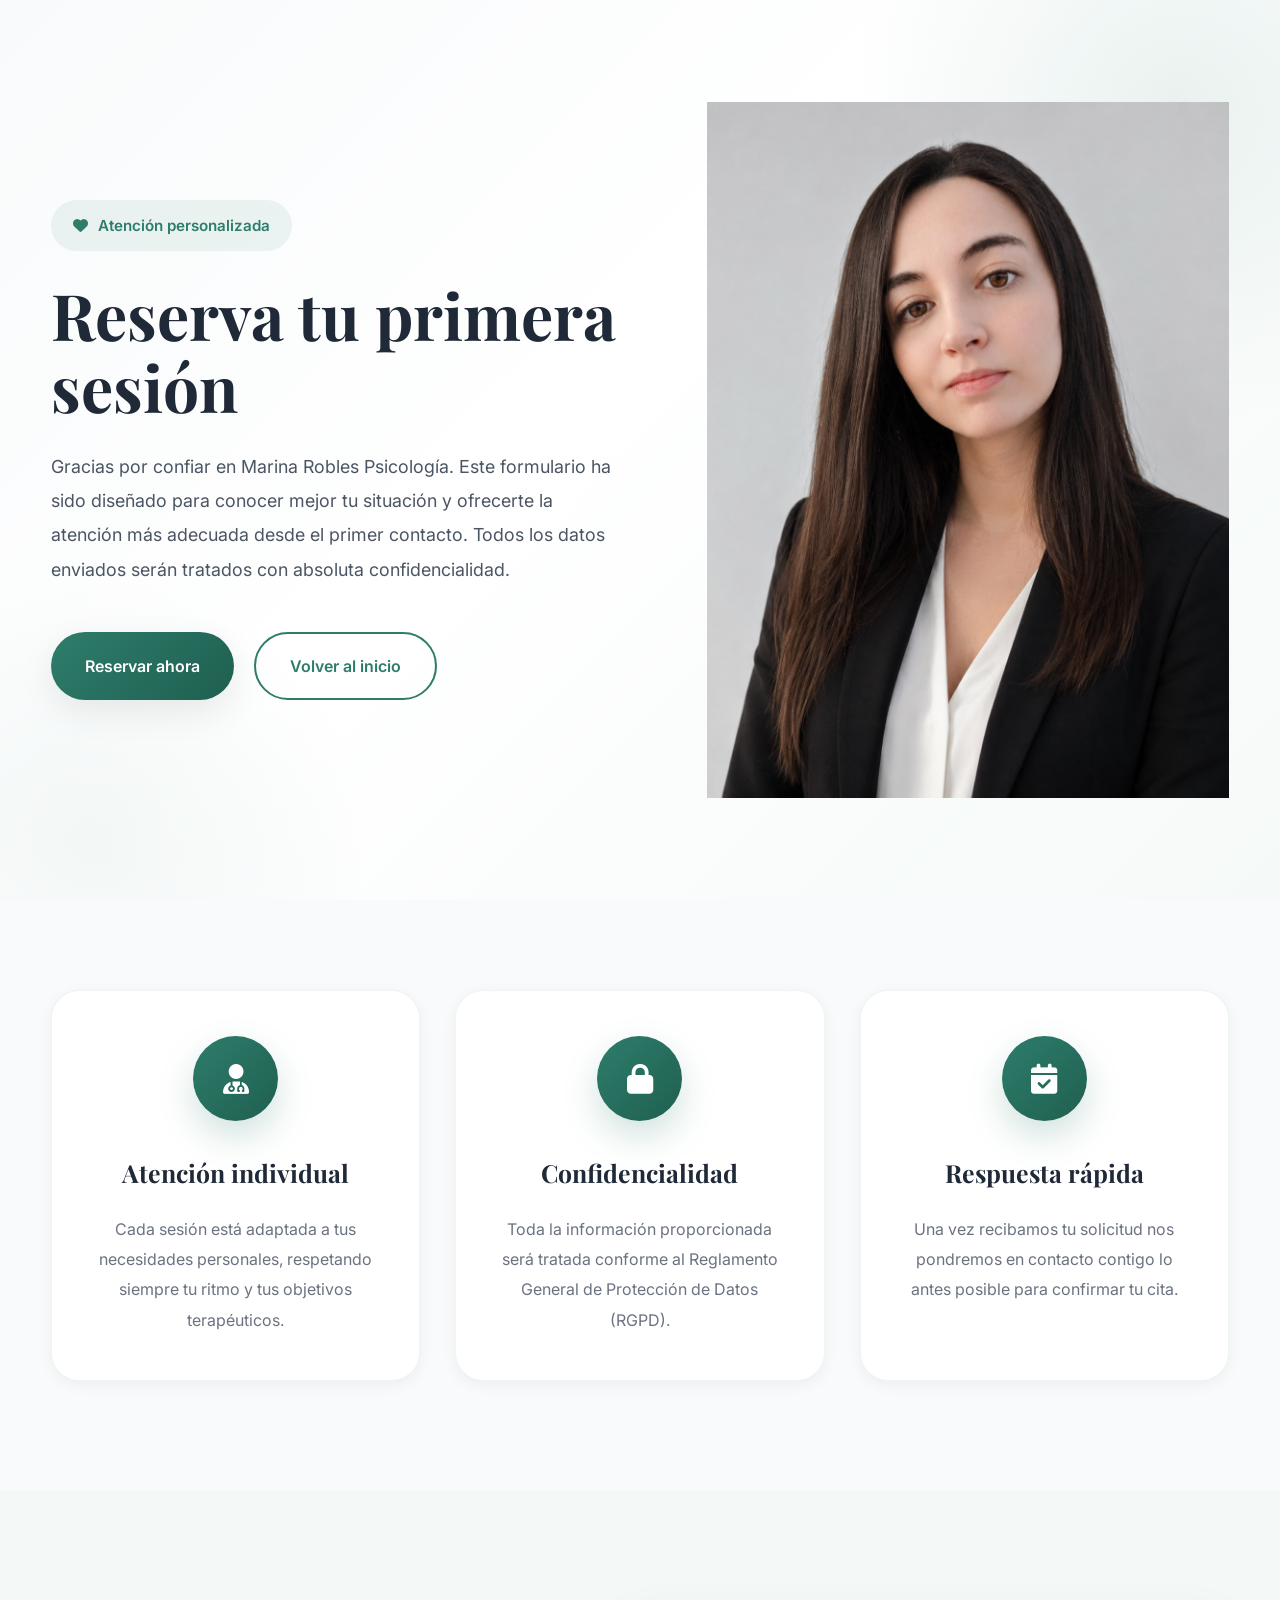
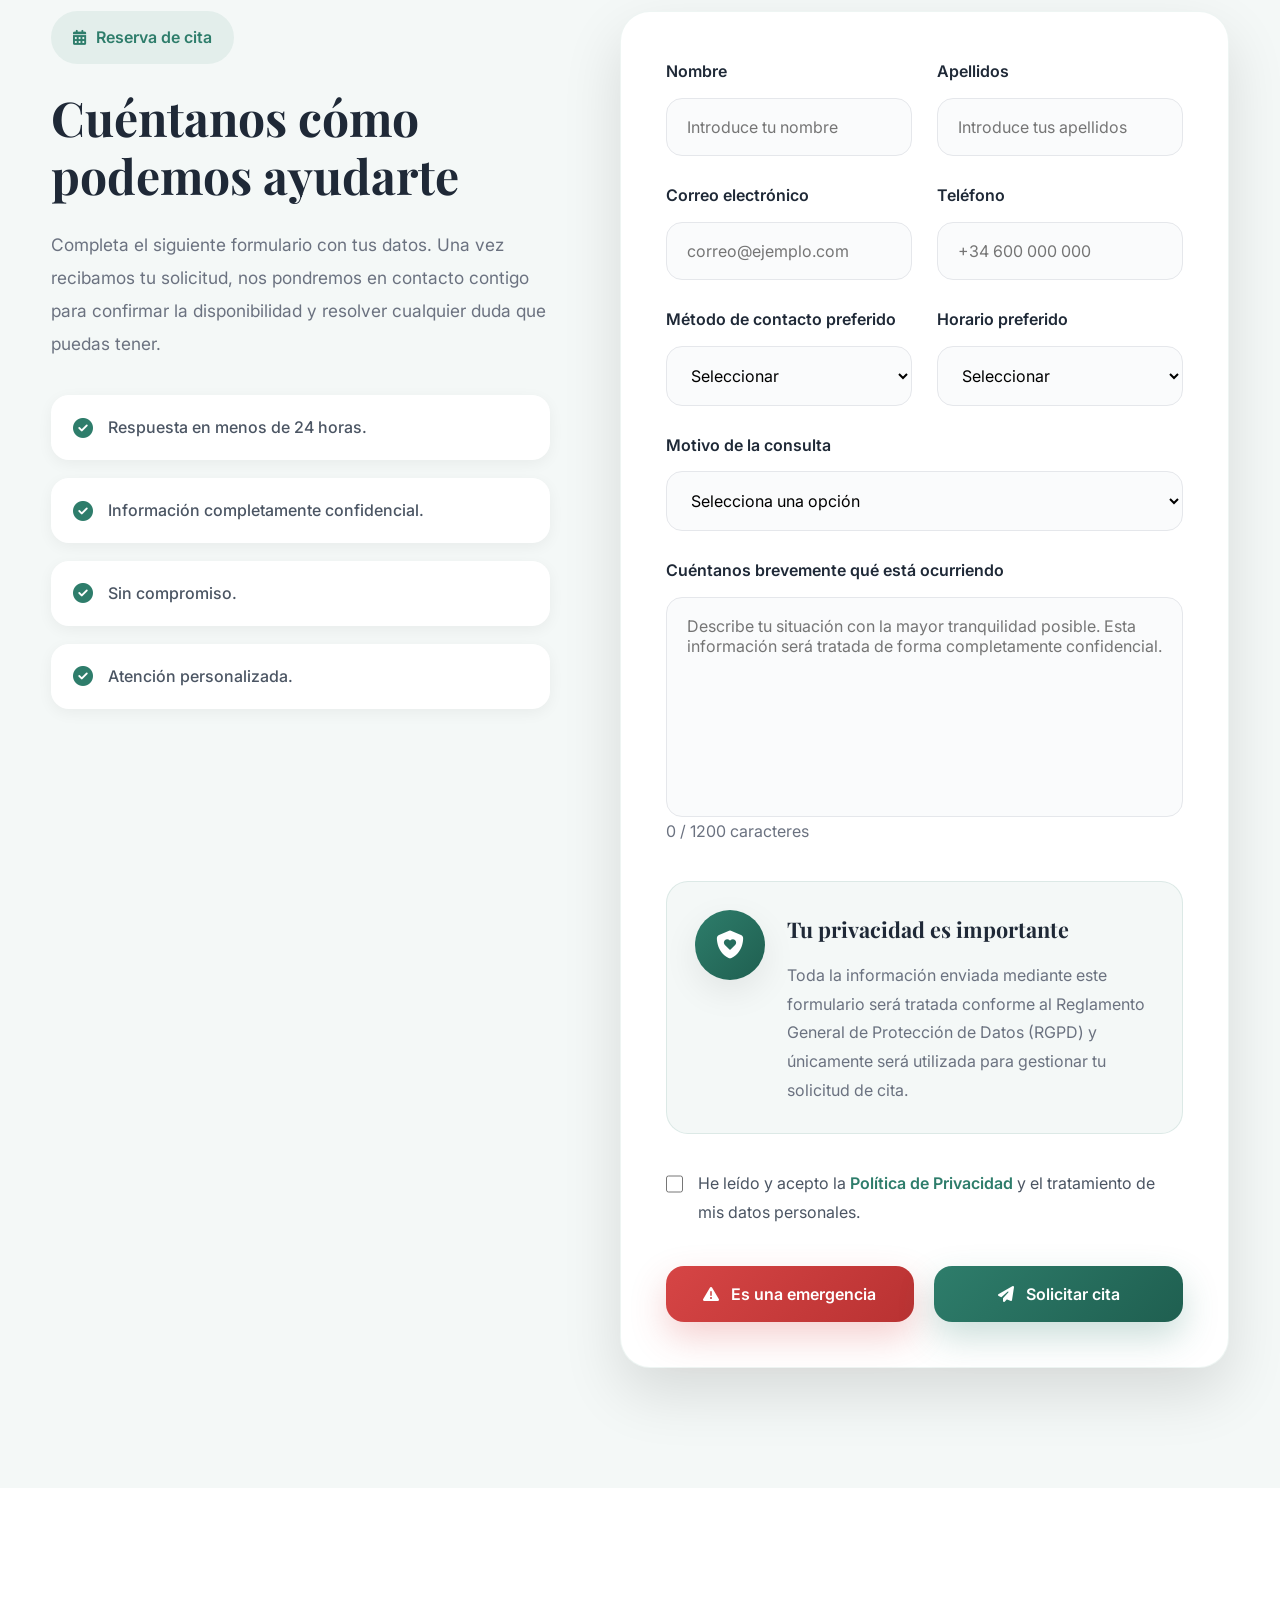
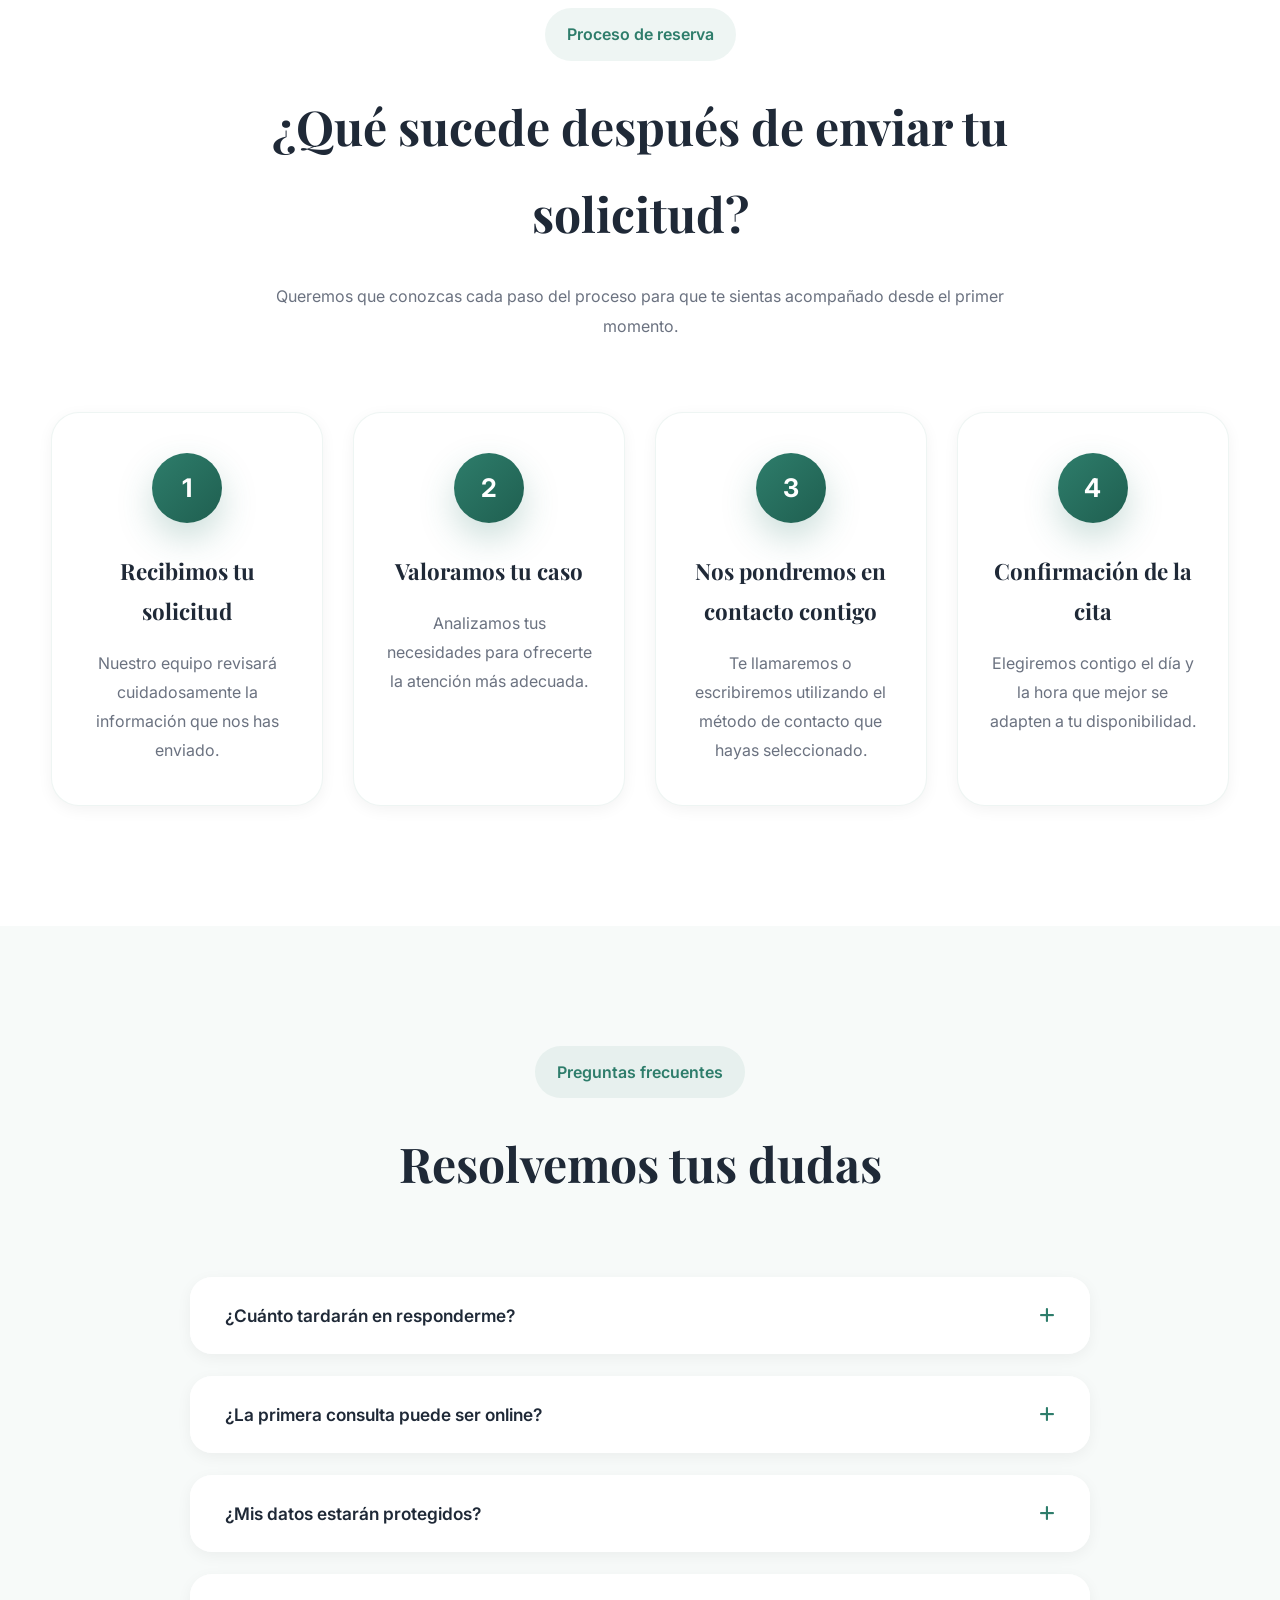
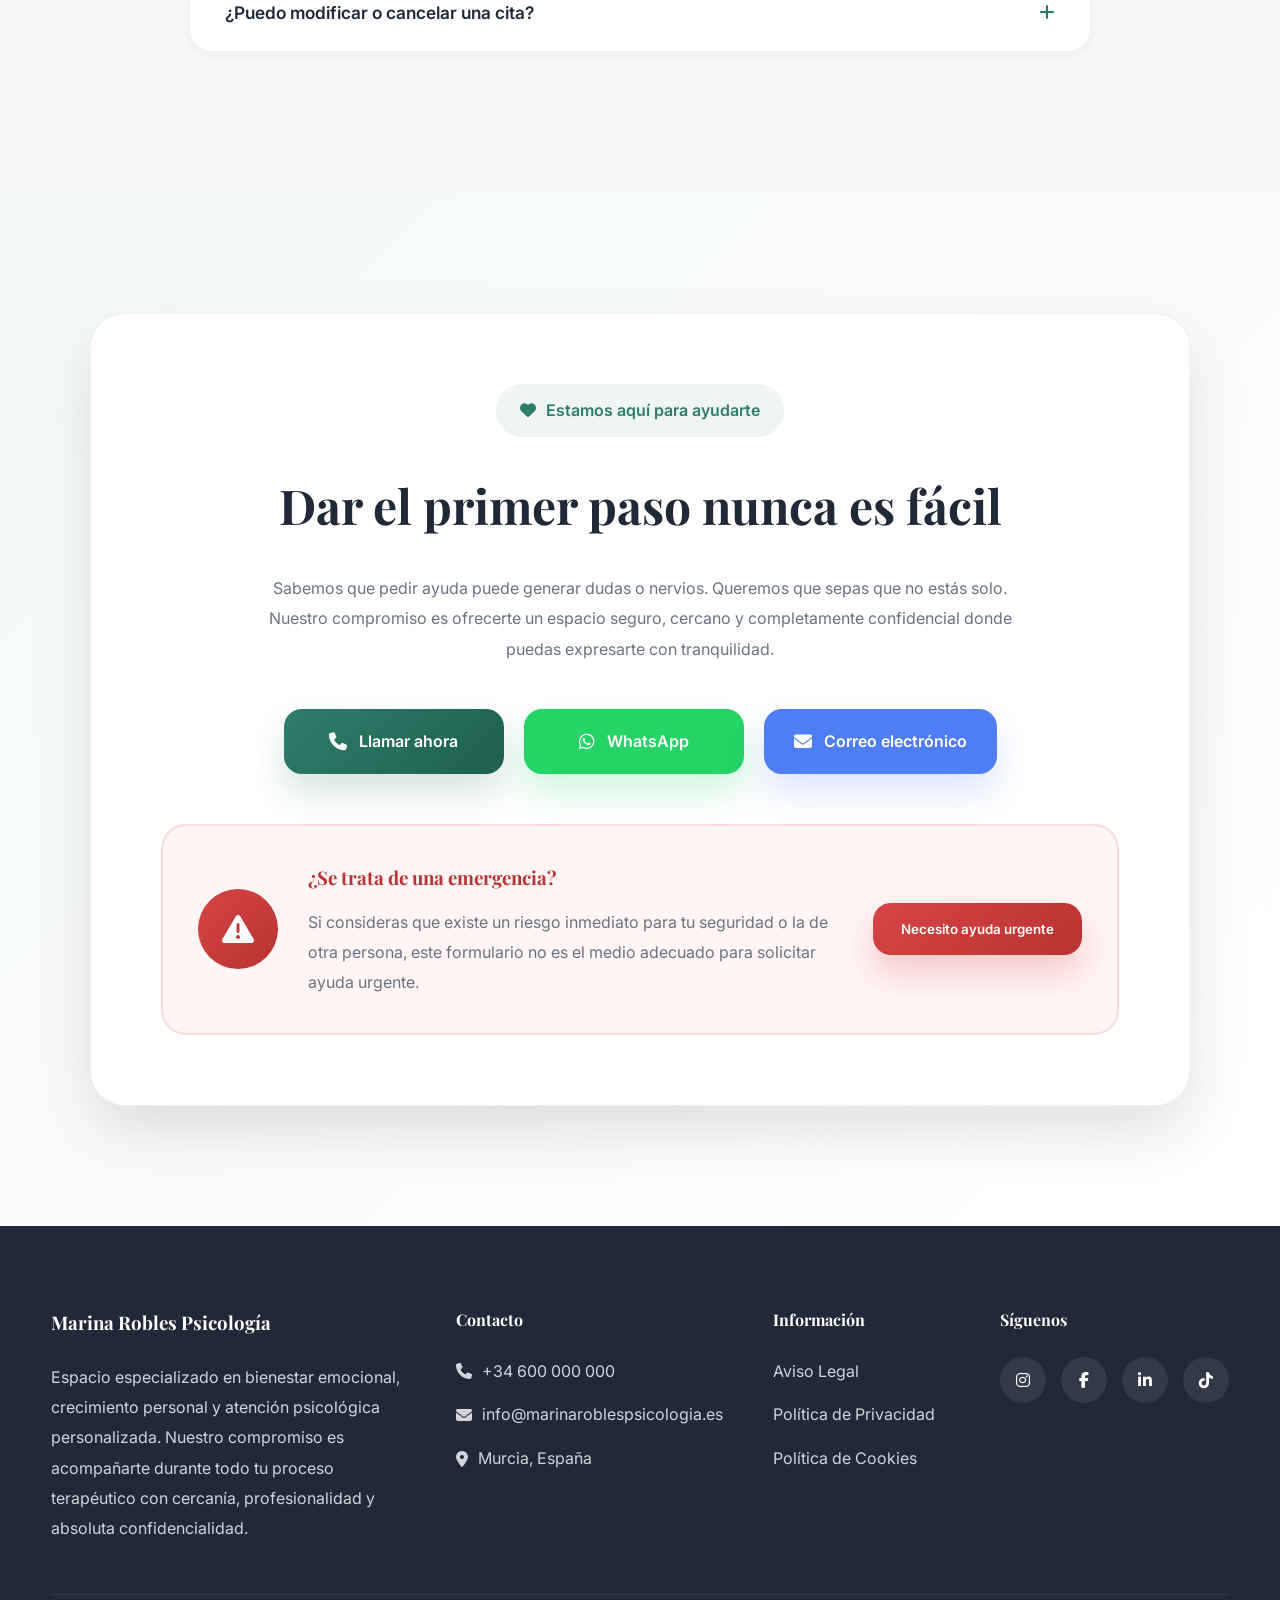
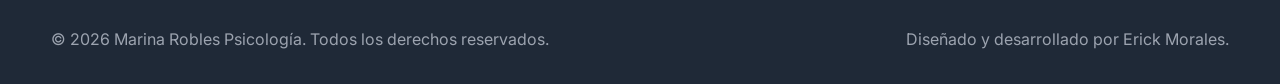
==== reserva.html @ 3001bd9c "cambios mayores de reserva" ====
<!DOCTYPE html>
<html lang="es">

<head>

    <!-- ==========================================
                    CONFIGURACIÓN
    =========================================== -->

    <meta charset="UTF-8">
    <meta http-equiv="X-UA-Compatible" content="IE=edge">
    <meta name="viewport" content="width=device-width, initial-scale=1.0">

    <!-- ==========================================
                        SEO
    =========================================== -->

    <title>Reservar cita | Marina Robles Psicología</title>

    <meta name="description"
        content="Reserva tu cita con Marina Robles Psicología de forma rápida y segura. Completa el formulario y nos pondremos en contacto contigo lo antes posible.">

    <meta name="keywords"
        content="reservar cita psicólogo, psicología Murcia, ansiedad, depresión, terapia, Marina Robles">

    <meta name="author" content="Marina Robles Psicología">

    <meta name="robots" content="index, follow">

    <!-- ==========================================
                        FAVICON
    =========================================== -->

    <link rel="icon" href="Imagenes/favicon.png">
    <link rel="apple-touch-icon" href="Imagenes/favicon.png">

    <!-- ==========================================
                    GOOGLE FONTS
    =========================================== -->

    <link rel="preconnect" href="https://fonts.googleapis.com">

    <link rel="preconnect" href="https://fonts.gstatic.com" crossorigin>

    <link href="https://fonts.googleapis.com/css2?family=Inter:wght@300;400;500;600;700;800&family=Playfair+Display:wght@500;600;700;800&display=swap"
        rel="stylesheet">

    <!-- ==========================================
                    FONT AWESOME
    =========================================== -->

    <link rel="stylesheet"
        href="https://cdnjs.cloudflare.com/ajax/libs/font-awesome/6.7.2/css/all.min.css">

    <!-- ==========================================
                        ESTILOS
    =========================================== -->

    <link rel="stylesheet" href="reserva.css">

</head>

<body>
    <!--==================================================
                    HERO
===================================================-->

<header class="hero">

    <div class="hero-overlay"></div>

    <div class="container hero-container">

        <!-- Información -->

        <div class="hero-text">

            <span class="badge">

                <i class="fa-solid fa-heart"></i>

                Atención personalizada

            </span>

            <h1>

                Reserva tu primera sesión

            </h1>

            <p>

                Gracias por confiar en Marina Robles Psicología.

                Este formulario ha sido diseñado para conocer mejor tu situación
                y ofrecerte la atención más adecuada desde el primer contacto.

                Todos los datos enviados serán tratados con absoluta
                confidencialidad.

            </p>

            <div class="hero-buttons">

                <a href="#formulario" class="btn-primary">

                    Reservar ahora

                </a>

                <a href="index.html" class="btn-secondary">

                    Volver al inicio

                </a>

            </div>

        </div>

        <!-- Imagen -->

        <div class="hero-image">

            <img
                src="Imagenes/marina_robles.png"
                alt="Marina Robles Psicóloga">

        </div>

    </div>

</header>

<!--==================================================
                INFORMACIÓN RÁPIDA
===================================================-->

<section class="info">

    <div class="container">

        <div class="info-grid">

            <!-- tarjeta -->

            <article class="info-card">

                <i class="fa-solid fa-user-doctor"></i>

                <h3>Atención individual</h3>

                <p>

                    Cada sesión está adaptada a tus necesidades personales,
                    respetando siempre tu ritmo y tus objetivos terapéuticos.

                </p>

            </article>

            <!-- tarjeta -->

            <article class="info-card">

                <i class="fa-solid fa-lock"></i>

                <h3>Confidencialidad</h3>

                <p>

                    Toda la información proporcionada será tratada conforme al
                    Reglamento General de Protección de Datos (RGPD).

                </p>

            </article>

            <!-- tarjeta -->

            <article class="info-card">

                <i class="fa-solid fa-calendar-check"></i>

                <h3>Respuesta rápida</h3>

                <p>

                    Una vez recibamos tu solicitud nos pondremos en contacto
                    contigo lo antes posible para confirmar tu cita.

                </p>

            </article>

        </div>

    </div>

</section>
<!--==================================================
                FORMULARIO DE RESERVA
===================================================-->

<section id="formulario" class="appointment">

    <div class="container">

        <div class="appointment-container">

            <!-- Lado izquierdo -->

            <div class="appointment-info">

                <span class="section-tag">

                    <i class="fa-solid fa-calendar-days"></i>

                    Reserva de cita

                </span>

                <h2>

                    Cuéntanos cómo podemos ayudarte

                </h2>

                <p>

                    Completa el siguiente formulario con tus datos.
                    Una vez recibamos tu solicitud, nos pondremos en contacto
                    contigo para confirmar la disponibilidad y resolver cualquier
                    duda que puedas tener.

                </p>

                <div class="advantages">

                    <div class="advantage">

                        <i class="fa-solid fa-circle-check"></i>

                        <span>Respuesta en menos de 24 horas.</span>

                    </div>

                    <div class="advantage">

                        <i class="fa-solid fa-circle-check"></i>

                        <span>Información completamente confidencial.</span>

                    </div>

                    <div class="advantage">

                        <i class="fa-solid fa-circle-check"></i>

                        <span>Sin compromiso.</span>

                    </div>

                    <div class="advantage">

                        <i class="fa-solid fa-circle-check"></i>

                        <span>Atención personalizada.</span>

                    </div>

                </div>

            </div>

            <!-- Formulario -->

            <div class="appointment-form">

                <form id="bookingForm">

                    <!-- Primera fila -->

                    <div class="row">

                        <div class="input-group">

                            <label for="nombre">

                                Nombre

                            </label>

                            <input
                                type="text"
                                id="nombre"
                                name="nombre"
                                placeholder="Introduce tu nombre"
                                required>

                        </div>

                        <div class="input-group">

                            <label for="apellido">

                                Apellidos

                            </label>

                            <input
                                type="text"
                                id="apellido"
                                name="apellido"
                                placeholder="Introduce tus apellidos"
                                required>

                        </div>

                    </div>

                    <!-- Segunda fila -->

                    <div class="row">

                        <div class="input-group">

                            <label for="correo">

                                Correo electrónico

                            </label>

                            <input
                                type="email"
                                id="correo"
                                name="correo"
                                placeholder="correo@ejemplo.com"
                                required>

                        </div>

                        <div class="input-group">

                            <label for="telefono">

                                Teléfono

                            </label>

                            <input
                                type="tel"
                                id="telefono"
                                name="telefono"
                                placeholder="+34 600 000 000"
                                required>

                        </div>

                    </div>

                    <!-- Tercera fila -->

                    <div class="row">

                        <div class="input-group">

                            <label for="contacto">

                                Método de contacto preferido

                            </label>

                            <select
                                id="contacto"
                                name="contacto"
                                required>

                                <option value="">Seleccionar</option>

                                <option>Email</option>

                                <option>Teléfono</option>

                                <option>WhatsApp</option>

                            </select>

                        </div>

                        <div class="input-group">

                            <label for="horario">

                                Horario preferido

                            </label>

                            <select
                                id="horario"
                                name="horario"
                                required>

                                <option value="">Seleccionar</option>

                                <option>Mañana</option>

                                <option>Tarde</option>

                                <option>Indiferente</option>

                            </select>

                        </div>

                    </div>
                                        <!-- Cuarta fila -->

                    <div class="input-group full-width">

                        <label for="motivo">

                            Motivo de la consulta

                        </label>

                        <select
                            id="motivo"
                            name="motivo"
                            required>

                            <option value="">Selecciona una opción</option>

                            <option>Ansiedad</option>

                            <option>Depresión</option>

                            <option>Estrés</option>

                            <option>Autoestima</option>

                            <option>Terapia de pareja</option>

                            <option>Duelo</option>

                            <option>Problemas familiares</option>

                            <option>Psicología infantil</option>

                            <option>Crecimiento personal</option>

                            <option>Otro</option>

                        </select>

                    </div>

                    <!-- Quinta fila -->

                    <div class="input-group full-width">

                        <label for="descripcion">

                            Cuéntanos brevemente qué está ocurriendo

                        </label>

                        <textarea
                            id="descripcion"
                            name="descripcion"
                            rows="8"
                            maxlength="1200"
                            placeholder="Describe tu situación con la mayor tranquilidad posible. Esta información será tratada de forma completamente confidencial."
                            required></textarea>

                    </div>

                    <!-- Aviso -->

                    <div class="privacy-box">

                        <div class="privacy-icon">

                            <i class="fa-solid fa-shield-heart"></i>

                        </div>

                        <div>

                            <h4>

                                Tu privacidad es importante

                            </h4>

                            <p>

                                Toda la información enviada mediante este formulario
                                será tratada conforme al Reglamento General de
                                Protección de Datos (RGPD) y únicamente será utilizada
                                para gestionar tu solicitud de cita.

                            </p>

                        </div>

                    </div>

                    <!-- RGPD -->

                    <div class="checkbox-group">

                        <input
                            type="checkbox"
                            id="privacidad"
                            required>

                        <label for="privacidad">

                            He leído y acepto la

                            <a href="politica_y_privacidad.html">

                                Política de Privacidad

                            </a>

                            y el tratamiento de mis datos personales.

                        </label>

                    </div>

                    <!-- BOTONES -->

                    <div class="form-buttons">

                        <button
                            type="button"
                            class="btn-emergency">

                            <i class="fa-solid fa-triangle-exclamation"></i>

                            Es una emergencia

                        </button>

                        <button
                            type="submit"
                            class="btn-submit">

                            <i class="fa-solid fa-paper-plane"></i>

                            Solicitar cita

                        </button>

                    </div>

                </form>

            </div>

        </div>

    </div>

</section>
<!--==================================================
            ¿QUÉ OCURRE DESPUÉS?
===================================================-->

<section class="process">

    <div class="container">

        <div class="section-title">

            <span>Proceso de reserva</span>

            <h2>

                ¿Qué sucede después de enviar tu solicitud?

            </h2>

            <p>

                Queremos que conozcas cada paso del proceso para que te sientas
                acompañado desde el primer momento.

            </p>

        </div>

        <div class="timeline">

            <!-- Paso -->

            <article class="timeline-card">

                <div class="timeline-number">

                    1

                </div>

                <h3>

                    Recibimos tu solicitud

                </h3>

                <p>

                    Nuestro equipo revisará cuidadosamente la información que nos
                    has enviado.

                </p>

            </article>

            <!-- Paso -->

            <article class="timeline-card">

                <div class="timeline-number">

                    2

                </div>

                <h3>

                    Valoramos tu caso

                </h3>

                <p>

                    Analizamos tus necesidades para ofrecerte la atención más
                    adecuada.

                </p>

            </article>

            <!-- Paso -->

            <article class="timeline-card">

                <div class="timeline-number">

                    3

                </div>

                <h3>

                    Nos pondremos en contacto contigo

                </h3>

                <p>

                    Te llamaremos o escribiremos utilizando el método de contacto
                    que hayas seleccionado.

                </p>

            </article>

            <!-- Paso -->

            <article class="timeline-card">

                <div class="timeline-number">

                    4

                </div>

                <h3>

                    Confirmación de la cita

                </h3>

                <p>

                    Elegiremos contigo el día y la hora que mejor se adapten a tu
                    disponibilidad.

                </p>

            </article>

        </div>

    </div>

</section>

<!--==================================================
                    PREGUNTAS FRECUENTES
===================================================-->

<section class="faq">

    <div class="container">

        <div class="section-title">

            <span>Preguntas frecuentes</span>

            <h2>

                Resolvemos tus dudas

            </h2>

        </div>

        <div class="faq-container">

            <!-- Pregunta -->

            <div class="faq-item">

                <button class="faq-question">

                    ¿Cuánto tardarán en responderme?

                    <i class="fa-solid fa-plus"></i>

                </button>

                <div class="faq-answer">

                    <p>

                        Nuestro compromiso es responder todas las solicitudes
                        durante las siguientes 24 horas laborables.

                    </p>

                </div>

            </div>

            <!-- Pregunta -->

            <div class="faq-item">

                <button class="faq-question">

                    ¿La primera consulta puede ser online?

                    <i class="fa-solid fa-plus"></i>

                </button>

                <div class="faq-answer">

                    <p>

                        Sí. Dependiendo de tu situación podremos ofrecer una
                        primera consulta presencial u online.

                    </p>

                </div>

            </div>

            <!-- Pregunta -->

            <div class="faq-item">

                <button class="faq-question">

                    ¿Mis datos estarán protegidos?

                    <i class="fa-solid fa-plus"></i>

                </button>

                <div class="faq-answer">

                    <p>

                        Sí. Toda la información es tratada conforme al Reglamento
                        General de Protección de Datos (RGPD) y únicamente será
                        utilizada para gestionar tu solicitud.

                    </p>

                </div>

            </div>

            <!-- Pregunta -->

            <div class="faq-item">

                <button class="faq-question">

                    ¿Puedo modificar o cancelar una cita?

                    <i class="fa-solid fa-plus"></i>

                </button>

                <div class="faq-answer">

                    <p>

                        Por supuesto. Solo tendrás que contactar con nosotros y
                        buscaremos una nueva fecha o procederemos a cancelar la
                        reserva.

                    </p>

                </div>

            </div>

        </div>

    </div>

</section>
<!--==================================================
                CONTACTO DIRECTO
===================================================-->

<section class="contact-cta">

    <div class="container">

        <div class="contact-card">

            <span class="contact-badge">

                <i class="fa-solid fa-heart"></i>

                Estamos aquí para ayudarte

            </span>

            <h2>

                Dar el primer paso nunca es fácil

            </h2>

            <p>

                Sabemos que pedir ayuda puede generar dudas o nervios.
                Queremos que sepas que no estás solo. Nuestro compromiso es
                ofrecerte un espacio seguro, cercano y completamente
                confidencial donde puedas expresarte con tranquilidad.

            </p>

            <div class="contact-buttons">

                <!-- Teléfono -->

                <a href="tel:+34600000000" class="contact-btn phone">

                    <i class="fa-solid fa-phone"></i>

                    Llamar ahora

                </a>

                <!-- WhatsApp -->

                <a href="https://wa.me/34600000000"
                    target="_blank"
                    class="contact-btn whatsapp">

                    <i class="fa-brands fa-whatsapp"></i>

                    WhatsApp

                </a>

                <!-- Correo -->

                <a href="mailto:info@marinaroblespsicologia.es"
                    class="contact-btn email">

                    <i class="fa-solid fa-envelope"></i>

                    Correo electrónico

                </a>

            </div>

            <!-- Emergencias -->

            <div class="emergency-box">

                <div class="emergency-icon">

                    <i class="fa-solid fa-triangle-exclamation"></i>

                </div>

                <div class="emergency-content">

                    <h3>

                        ¿Se trata de una emergencia?

                    </h3>

                    <p>

                        Si consideras que existe un riesgo inmediato para tu
                        seguridad o la de otra persona, este formulario no es el
                        medio adecuado para solicitar ayuda urgente.

                    </p>

                </div>

                <button
                    id="emergencyButton"
                    class="emergency-btn">

                    Necesito ayuda urgente

                </button>

            </div>

        </div>

    </div>

</section>
<!--==================================================
                        FOOTER
===================================================-->

<footer class="footer">

    <div class="container">

        <div class="footer-grid">

            <!-- Información -->

            <div class="footer-column">

                <h3>

                    Marina Robles Psicología

                </h3>

                <p>

                    Espacio especializado en bienestar emocional, crecimiento
                    personal y atención psicológica personalizada.

                    Nuestro compromiso es acompañarte durante todo tu proceso
                    terapéutico con cercanía, profesionalidad y absoluta
                    confidencialidad.

                </p>

            </div>

            <!-- Contacto -->

            <div class="footer-column">

                <h4>

                    Contacto

                </h4>

                <ul>

                    <li>

                        <i class="fa-solid fa-phone"></i>

                        +34 600 000 000

                    </li>

                    <li>

                        <i class="fa-solid fa-envelope"></i>

                        info@marinaroblespsicologia.es

                    </li>

                    <li>

                        <i class="fa-solid fa-location-dot"></i>

                        Murcia, España

                    </li>

                </ul>

            </div>

            <!-- Información legal -->

            <div class="footer-column">

                <h4>

                    Información

                </h4>

                <ul>

                    <li>

                        <a href="aviso_legal.html">

                            Aviso Legal

                        </a>

                    </li>

                    <li>

                        <a href="politica_y_privacidad.html">

                            Política de Privacidad

                        </a>

                    </li>

                    <li>

                        <a href="politica_de_cookies.html">

                            Política de Cookies

                        </a>

                    </li>

                </ul>

            </div>

            <!-- Redes Sociales -->

            <div class="footer-column">

                <h4>

                    Síguenos

                </h4>

                <div class="social-icons">

                    <a href="#">

                        <i class="fa-brands fa-instagram"></i>

                    </a>

                    <a href="#">

                        <i class="fa-brands fa-facebook-f"></i>

                    </a>

                    <a href="#">

                        <i class="fa-brands fa-linkedin-in"></i>

                    </a>

                    <a href="#">

                        <i class="fa-brands fa-tiktok"></i>

                    </a>

                </div>

            </div>

        </div>

        <!-- Línea inferior -->

        <div class="footer-bottom">

            <p>

                © 2026 Marina Robles Psicología.
                Todos los derechos reservados.

            </p>

            <p>

                Diseñado y desarrollado por Erick Morales.

            </p>

        </div>

    </div>

</footer>

<!--==================================================
                    JAVASCRIPT
===================================================-->

<script src="reserva.js"></script>

</body>

</html>
---- reserva.css ----
/*==========================================================
                    GOOGLE FONTS
==========================================================*/

:root{

    /*==================================
                COLORES
    ==================================*/

    --color-primary:#2E7D6B;

    --color-primary-dark:#1F5F50;

    --color-primary-light:#5FA895;

    --color-secondary:#7BAA95;

    --color-danger:#D64545;

    --color-danger-dark:#B93232;

    --color-white:#FFFFFF;

    --color-background:#F8FAFB;

    --color-section:#FFFFFF;

    --color-title:#1F2937;

    --color-text:#4B5563;

    --color-text-light:#6B7280;

    --color-border:#E5E7EB;

    /*==================================
                SOMBRAS
    ==================================*/

    --shadow-sm:0 4px 15px rgba(0,0,0,.05);

    --shadow-md:0 12px 35px rgba(0,0,0,.08);

    --shadow-lg:0 25px 60px rgba(0,0,0,.12);

    /*==================================
            BORDER RADIUS
    ==================================*/

    --radius-sm:12px;

    --radius-md:20px;

    --radius-lg:32px;

    --radius-full:999px;

    /*==================================
            TRANSICIONES
    ==================================*/

    --transition:.35s ease;

    /*==================================
                TAMAÑOS
    ==================================*/

    --container:1280px;

}

/*==========================================================
                        RESET
==========================================================*/

*{

    margin:0;

    padding:0;

    box-sizing:border-box;

}

html{

    scroll-behavior:smooth;

}

body{

    font-family:'Inter',sans-serif;

    background:var(--color-background);

    color:var(--color-text);

    line-height:1.8;

    overflow-x:hidden;

    -webkit-font-smoothing:antialiased;

}

/*==========================================================
                    TIPOGRAFÍA
==========================================================*/

h1,
h2,
h3,
h4,
h5,
h6{

    font-family:'Playfair Display',serif;

    color:var(--color-title);

    font-weight:700;

}

p{

    color:var(--color-text);

}

a{

    text-decoration:none;

    color:inherit;

}

img{

    display:block;

    max-width:100%;

}

button{

    border:none;

    outline:none;

    background:none;

    cursor:pointer;

    font-family:inherit;

}

input,
select,
textarea{

    font-family:inherit;

    font-size:1rem;

}

/*==========================================================
                    CONTAINER
==========================================================*/

.container{

    width:min(92%, var(--container));

    margin:auto;

}

/*==========================================================
                    SECCIONES
==========================================================*/

section{

    padding:120px 0;

    position:relative;

}
/*==========================================================
                        HERO
==========================================================*/

.hero{

    position:relative;

    min-height:100vh;

    display:flex;

    align-items:center;

    overflow:hidden;

    background:linear-gradient(
        135deg,
        #F8FAFB 0%,
        #FFFFFF 45%,
        #F4F9F7 100%
    );

}

/*==========================================================
                FONDOS DECORATIVOS
==========================================================*/

.hero::before{

    content:"";

    position:absolute;

    width:650px;

    height:650px;

    top:-220px;

    right:-220px;

    border-radius:50%;

    background:radial-gradient(
        circle,
        rgba(46,125,107,.10),
        transparent 70%
    );

}

.hero::after{

    content:"";

    position:absolute;

    width:550px;

    height:550px;

    bottom:-220px;

    left:-180px;

    border-radius:50%;

    background:radial-gradient(
        circle,
        rgba(46,125,107,.06),
        transparent 70%
    );

}

.hero-overlay{

    position:absolute;

    inset:0;

    background:
        linear-gradient(
            rgba(255,255,255,.10),
            rgba(255,255,255,.10)
        );

}

/*==========================================================
                GRID
==========================================================*/

.hero-container{

    position:relative;

    z-index:5;

    display:grid;

    grid-template-columns:1.05fr .95fr;

    gap:80px;

    align-items:center;

}

/*==========================================================
                TEXTO
==========================================================*/

.hero-text{

    max-width:650px;

}

.badge{

    display:inline-flex;

    align-items:center;

    gap:10px;

    padding:12px 22px;

    margin-bottom:28px;

    background:rgba(46,125,107,.08);

    color:var(--color-primary);

    border-radius:999px;

    font-size:.95rem;

    font-weight:600;

}

.badge i{

    font-size:15px;

}

.hero h1{

    font-size:4rem;

    line-height:1.12;

    margin-bottom:28px;

}

.hero p{

    font-size:1.12rem;

    color:var(--color-text);

    line-height:1.9;

    margin-bottom:45px;

}

/*==========================================================
                BOTONES
==========================================================*/

.hero-buttons{

    display:flex;

    gap:20px;

    flex-wrap:wrap;

}

.btn-primary{

    display:inline-flex;

    justify-content:center;

    align-items:center;

    padding:18px 34px;

    border-radius:999px;

    background:linear-gradient(
        135deg,
        var(--color-primary),
        var(--color-primary-dark)
    );

    color:white;

    font-weight:600;

    transition:var(--transition);

    box-shadow:var(--shadow-md);

}

.btn-primary:hover{

    transform:translateY(-4px);

    box-shadow:0 20px 45px rgba(46,125,107,.22);

}

.btn-secondary{

    display:inline-flex;

    justify-content:center;

    align-items:center;

    padding:18px 34px;

    border-radius:999px;

    border:2px solid var(--color-primary);

    color:var(--color-primary);

    font-weight:600;

    transition:var(--transition);

}

.btn-secondary:hover{

    background:var(--color-primary);

    color:white;

}

/*==========================================================
                IMAGEN
==========================================================*/

.hero-image{

    display:flex;

    justify-content:center;

    align-items:center;

}

.hero-image img{

    width:100%;

    max-width:620px;

    animation:float 7s ease-in-out infinite;

    user-select:none;

}

/*==========================================================
                ANIMACIÓN
==========================================================*/

@keyframes float{

    0%{

        transform:translateY(0);

    }

    50%{

        transform:translateY(-14px);

    }

    100%{

        transform:translateY(0);

    }

}
/*==========================================================
                    INFORMACIÓN RÁPIDA
==========================================================*/

.info{

    padding-top:90px;

    padding-bottom:110px;

}

.info-grid{

    display:grid;

    grid-template-columns:repeat(3,1fr);

    gap:35px;

}

/*==========================================================
                        TARJETAS
==========================================================*/

.info-card{

    background:var(--color-white);

    border-radius:28px;

    padding:45px 35px;

    text-align:center;

    box-shadow:var(--shadow-sm);

    transition:var(--transition);

    border:1px solid rgba(46,125,107,.08);

    position:relative;

    overflow:hidden;

}

.info-card::before{

    content:"";

    position:absolute;

    top:0;

    left:0;

    width:100%;

    height:5px;

    background:linear-gradient(
        90deg,
        var(--color-primary),
        var(--color-primary-light)
    );

    transform:scaleX(0);

    transition:.40s;

    transform-origin:left;

}

.info-card:hover{

    transform:translateY(-12px);

    box-shadow:var(--shadow-lg);

}

.info-card:hover::before{

    transform:scaleX(1);

}

/*==========================================================
                        ICONO
==========================================================*/

.info-card i{

    width:85px;

    height:85px;

    display:flex;

    justify-content:center;

    align-items:center;

    margin:auto;

    margin-bottom:30px;

    border-radius:50%;

    background:linear-gradient(
        135deg,
        var(--color-primary),
        var(--color-primary-dark)
    );

    color:white;

    font-size:30px;

    box-shadow:0 15px 35px rgba(46,125,107,.22);

}

/*==========================================================
                        TÍTULOS
==========================================================*/

.info-card h3{

    font-size:1.55rem;

    margin-bottom:18px;

}

.info-card p{

    color:var(--color-text-light);

    line-height:1.9;

    font-size:1rem;

}

/*==========================================================
                    RESPONSIVE
==========================================================*/

@media(max-width:1100px){

.info-grid{

    grid-template-columns:1fr;

}

.info-card{

    max-width:700px;

    margin:auto;

}

}
/*==========================================================
                FORMULARIO DE RESERVA
==========================================================*/

.appointment{

    background:#F4F8F7;

}

.appointment-container{

    display:grid;

    grid-template-columns:.9fr 1.1fr;

    gap:70px;

    align-items:start;

}

/*==========================================================
                INFORMACIÓN
==========================================================*/

.appointment-info{

    position:sticky;

    top:120px;

}

.section-tag{

    display:inline-flex;

    align-items:center;

    gap:10px;

    padding:12px 22px;

    border-radius:999px;

    background:rgba(46,125,107,.08);

    color:var(--color-primary);

    font-weight:600;

    margin-bottom:25px;

}

.section-tag i{

    font-size:15px;

}

.appointment-info h2{

    font-size:3rem;

    line-height:1.2;

    margin-bottom:25px;

}

.appointment-info p{

    font-size:1.08rem;

    line-height:1.9;

    color:var(--color-text-light);

    margin-bottom:35px;

}

/*==========================================================
                VENTAJAS
==========================================================*/

.advantages{

    display:flex;

    flex-direction:column;

    gap:18px;

}

.advantage{

    display:flex;

    align-items:center;

    gap:15px;

    padding:18px 22px;

    background:white;

    border-radius:18px;

    box-shadow:var(--shadow-sm);

}

.advantage i{

    color:var(--color-primary);

    font-size:20px;

}

.advantage span{

    font-weight:500;

}

/*==========================================================
                TARJETA FORMULARIO
==========================================================*/

.appointment-form{

    background:white;

    padding:45px;

    border-radius:30px;

    box-shadow:var(--shadow-lg);

    border:1px solid rgba(46,125,107,.08);

}

/*==========================================================
                    GRID
==========================================================*/

.row{

    display:grid;

    grid-template-columns:repeat(2,1fr);

    gap:25px;

    margin-bottom:25px;

}

.full-width{

    margin-bottom:25px;

}

/*==========================================================
                    INPUTS
==========================================================*/

.input-group{

    display:flex;

    flex-direction:column;

}

.input-group label{

    margin-bottom:12px;

    font-weight:600;

    color:var(--color-title);

}

.input-group input,

.input-group select,

.input-group textarea{

    width:100%;

    padding:18px 20px;

    border:1px solid var(--color-border);

    border-radius:16px;

    background:#FAFBFC;

    transition:var(--transition);

    resize:none;

}

.input-group textarea{

    min-height:220px;

}

.input-group input:focus,

.input-group select:focus,

.input-group textarea:focus{

    outline:none;

    border-color:var(--color-primary);

    background:white;

    box-shadow:0 0 0 5px rgba(46,125,107,.08);

}
/*==========================================================
                    PRIVACIDAD
==========================================================*/

.privacy-box{

    display:flex;

    align-items:flex-start;

    gap:22px;

    padding:28px;

    margin:35px 0;

    background:rgba(46,125,107,.05);

    border:1px solid rgba(46,125,107,.12);

    border-radius:22px;

}

.privacy-icon{

    width:70px;

    min-width:70px;

    height:70px;

    display:flex;

    justify-content:center;

    align-items:center;

    border-radius:50%;

    background:linear-gradient(
        135deg,
        var(--color-primary),
        var(--color-primary-dark)
    );

    color:white;

    font-size:28px;

    box-shadow:var(--shadow-md);

}

.privacy-box h4{

    font-size:1.35rem;

    margin-bottom:12px;

}

.privacy-box p{

    color:var(--color-text-light);

    line-height:1.8;

}

/*==========================================================
                    CHECKBOX
==========================================================*/

.checkbox-group{

    display:flex;

    align-items:flex-start;

    gap:15px;

    margin-bottom:40px;

}

.checkbox-group input{

    width:22px;

    height:22px;

    accent-color:var(--color-primary);

    margin-top:4px;

}

.checkbox-group label{

    line-height:1.8;

    color:var(--color-text);

}

.checkbox-group a{

    color:var(--color-primary);

    font-weight:600;

    transition:var(--transition);

}

.checkbox-group a:hover{

    color:var(--color-primary-dark);

}

/*==========================================================
                    BOTONES
==========================================================*/

.form-buttons{

    display:flex;

    gap:20px;

    flex-wrap:wrap;

}

/*==========================================================
                BOTÓN EMERGENCIA
==========================================================*/

.btn-emergency{

    flex:1;

    min-width:230px;

    display:flex;

    justify-content:center;

    align-items:center;

    gap:12px;

    padding:18px;

    border-radius:18px;

    background:linear-gradient(
        135deg,
        var(--color-danger),
        var(--color-danger-dark)
    );

    color:white;

    font-size:1rem;

    font-weight:600;

    transition:var(--transition);

    box-shadow:0 15px 35px rgba(214,69,69,.25);

}

.btn-emergency:hover{

    transform:translateY(-5px);

    box-shadow:0 25px 45px rgba(214,69,69,.35);

}

/*==========================================================
                BOTÓN ENVIAR
==========================================================*/

.btn-submit{

    flex:1;

    min-width:230px;

    display:flex;

    justify-content:center;

    align-items:center;

    gap:12px;

    padding:18px;

    border-radius:18px;

    background:linear-gradient(
        135deg,
        var(--color-primary),
        var(--color-primary-dark)
    );

    color:white;

    font-size:1rem;

    font-weight:600;

    transition:var(--transition);

    box-shadow:0 15px 35px rgba(46,125,107,.25);

}

.btn-submit:hover{

    transform:translateY(-5px);

    box-shadow:0 25px 45px rgba(46,125,107,.30);

}

.btn-submit:active,

.btn-emergency:active{

    transform:scale(.98);

}
/*==========================================================
                PROCESO DE RESERVA
==========================================================*/

.process{

    background:var(--color-white);

}

.section-title{

    max-width:760px;

    margin:0 auto 70px;

    text-align:center;

}

.section-title span{

    display:inline-block;

    padding:12px 22px;

    margin-bottom:22px;

    border-radius:999px;

    background:rgba(46,125,107,.08);

    color:var(--color-primary);

    font-weight:600;

}

.section-title h2{

    font-size:3rem;

    margin-bottom:25px;

}

.section-title p{

    color:var(--color-text-light);

    line-height:1.9;

}

/*==========================================================
                    TIMELINE
==========================================================*/

.timeline{

    display:grid;

    grid-template-columns:repeat(4,1fr);

    gap:30px;

}

.timeline-card{

    position:relative;

    background:white;

    padding:40px 30px;

    border-radius:28px;

    text-align:center;

    box-shadow:var(--shadow-sm);

    transition:var(--transition);

    border:1px solid rgba(46,125,107,.08);

}

.timeline-card:hover{

    transform:translateY(-10px);

    box-shadow:var(--shadow-lg);

}

.timeline-number{

    width:70px;

    height:70px;

    margin:0 auto 28px;

    border-radius:50%;

    display:flex;

    justify-content:center;

    align-items:center;

    background:linear-gradient(
        135deg,
        var(--color-primary),
        var(--color-primary-dark)
    );

    color:white;

    font-size:1.6rem;

    font-weight:700;

    box-shadow:0 15px 35px rgba(46,125,107,.25);

}

.timeline-card h3{

    margin-bottom:18px;

    font-size:1.4rem;

}

.timeline-card p{

    color:var(--color-text-light);

    line-height:1.8;

}

/*==========================================================
                        FAQ
==========================================================*/

.faq{

    background:#F7FAF9;

}

.faq-container{

    max-width:900px;

    margin:auto;

}

.faq-item{

    background:white;

    border-radius:22px;

    margin-bottom:22px;

    overflow:hidden;

    box-shadow:var(--shadow-sm);

    transition:var(--transition);

}

.faq-item:hover{

    box-shadow:var(--shadow-md);

}

.faq-question{

    width:100%;

    padding:28px 35px;

    display:flex;

    justify-content:space-between;

    align-items:center;

    background:white;

    font-size:1.08rem;

    font-weight:600;

    color:var(--color-title);

    text-align:left;

}

.faq-question i{

    color:var(--color-primary);

    transition:.35s;

}

.faq-answer{

    max-height:0;

    overflow:hidden;

    transition:max-height .4s ease;

}

.faq-answer p{

    padding:0 35px 30px;

    color:var(--color-text-light);

    line-height:1.9;

}

/*==========================================================
                    ESTADO ACTIVO
==========================================================*/

.faq-item.active .faq-answer{

    max-height:300px;

}

.faq-item.active .faq-question i{

    transform:rotate(45deg);

}
/*==========================================================
                    CONTACTO DIRECTO
==========================================================*/

.contact-cta{

    background:linear-gradient(
        135deg,
        #F4F9F7,
        #FFFFFF
    );

}

.contact-card{

    max-width:1100px;

    margin:auto;

    padding:70px;

    background:white;

    border-radius:35px;

    text-align:center;

    box-shadow:var(--shadow-lg);

    border:1px solid rgba(46,125,107,.08);

}

.contact-badge{

    display:inline-flex;

    align-items:center;

    gap:10px;

    padding:12px 24px;

    margin-bottom:25px;

    border-radius:999px;

    background:rgba(46,125,107,.08);

    color:var(--color-primary);

    font-weight:600;

}

.contact-badge i{

    font-size:16px;

}

.contact-card h2{

    font-size:3rem;

    margin-bottom:25px;

}

.contact-card p{

    max-width:760px;

    margin:auto;

    margin-bottom:45px;

    color:var(--color-text-light);

    line-height:1.9;

}

/*==========================================================
                BOTONES DE CONTACTO
==========================================================*/

.contact-buttons{

    display:flex;

    justify-content:center;

    flex-wrap:wrap;

    gap:20px;

    margin-bottom:50px;

}

.contact-btn{

    display:flex;

    align-items:center;

    justify-content:center;

    gap:12px;

    min-width:220px;

    padding:18px 30px;

    border-radius:18px;

    font-weight:600;

    transition:var(--transition);

    color:white;

}

.contact-btn i{

    font-size:18px;

}

/*==========================================================
                    TELÉFONO
==========================================================*/

.phone{

    background:linear-gradient(
        135deg,
        var(--color-primary),
        var(--color-primary-dark)
    );

    box-shadow:0 18px 35px rgba(46,125,107,.20);

}

/*==========================================================
                    WHATSAPP
==========================================================*/

.whatsapp{

    background:#25D366;

    box-shadow:0 18px 35px rgba(37,211,102,.22);

}

/*==========================================================
                    EMAIL
==========================================================*/

.email{

    background:#4F7DF3;

    box-shadow:0 18px 35px rgba(79,125,243,.20);

}

.contact-btn:hover{

    transform:translateY(-5px);

}

/*==========================================================
                    EMERGENCIA
==========================================================*/

.emergency-box{

    margin-top:30px;

    padding:35px;

    display:flex;

    align-items:center;

    gap:30px;

    border-radius:25px;

    background:#FFF5F5;

    border:2px solid rgba(214,69,69,.15);

}

.emergency-icon{

    width:80px;

    height:80px;

    display:flex;

    justify-content:center;

    align-items:center;

    border-radius:50%;

    background:linear-gradient(
        135deg,
        var(--color-danger),
        var(--color-danger-dark)
    );

    color:white;

    font-size:32px;

    flex-shrink:0;

}

.emergency-content{

    flex:1;

    text-align:left;

}

.emergency-content h3{

    margin-bottom:12px;

    color:var(--color-danger-dark);

}

.emergency-content p{

    margin:0;

    color:var(--color-text-light);

}

.emergency-btn{

    padding:18px 28px;

    border-radius:18px;

    background:linear-gradient(
        135deg,
        var(--color-danger),
        var(--color-danger-dark)
    );

    color:white;

    font-weight:600;

    transition:var(--transition);

    box-shadow:0 18px 35px rgba(214,69,69,.25);

}

.emergency-btn:hover{

    transform:translateY(-5px);

    box-shadow:0 25px 45px rgba(214,69,69,.35);

}
/*==========================================================
                        FOOTER
==========================================================*/

.footer{

    background:#1F2937;

    color:#D1D5DB;

    padding:80px 0 30px;

}

.footer-grid{

    display:grid;

    grid-template-columns:2fr 1fr 1fr 1fr;

    gap:50px;

    margin-bottom:50px;

}

.footer-column h3,

.footer-column h4{

    color:#FFFFFF;

    margin-bottom:22px;

}

.footer-column p{

    color:#D1D5DB;

    line-height:1.9;

}

.footer-column ul{

    list-style:none;

}

.footer-column ul li{

    margin-bottom:15px;

    display:flex;

    align-items:center;

    gap:10px;

}

.footer-column a{

    color:#D1D5DB;

    transition:var(--transition);

}

.footer-column a:hover{

    color:var(--color-primary-light);

}

.social-icons{

    display:flex;

    gap:15px;

    margin-top:10px;

}

.social-icons a{

    width:46px;

    height:46px;

    display:flex;

    justify-content:center;

    align-items:center;

    border-radius:50%;

    background:rgba(255,255,255,.08);

    color:white;

    transition:var(--transition);

}

.social-icons a:hover{

    background:var(--color-primary);

    transform:translateY(-4px);

}

.footer-bottom{

    padding-top:30px;

    border-top:1px solid rgba(255,255,255,.08);

    display:flex;

    justify-content:space-between;

    align-items:center;

    gap:20px;

    flex-wrap:wrap;

}

.footer-bottom p{

    color:#9CA3AF;

}

/*==========================================================
                ANIMACIONES
==========================================================*/

.fade-up{

    opacity:0;

    transform:translateY(40px);

    transition:.8s ease;

}

.fade-up.show{

    opacity:1;

    transform:translateY(0);

}

/*==========================================================
            MENSAJES DE VALIDACIÓN
==========================================================*/

.error-message{

    margin-top:8px;

    color:var(--color-danger);

    font-size:.92rem;

}

.success-message{

    margin-top:15px;

    padding:16px;

    border-radius:14px;

    background:#ECFDF5;

    color:#065F46;

    border:1px solid #A7F3D0;

}

/*==========================================================
                RESPONSIVE
==========================================================*/

@media(max-width:1100px){

.hero-container,

.appointment-container{

    grid-template-columns:1fr;

}

.hero{

    min-height:auto;

    padding:100px 0;

}

.hero-text{

    text-align:center;

    margin:auto;

}

.hero-buttons{

    justify-content:center;

}

.hero-image{

    margin-top:30px;

}

.timeline{

    grid-template-columns:repeat(2,1fr);

}

.footer-grid{

    grid-template-columns:repeat(2,1fr);

}

.emergency-box{

    flex-direction:column;

    text-align:center;

}

.emergency-content{

    text-align:center;

}

}

@media(max-width:768px){

section{

    padding:80px 0;

}

.hero h1{

    font-size:2.5rem;

}

.section-title h2,

.contact-card h2,

.appointment-info h2{

    font-size:2.1rem;

}

.row{

    grid-template-columns:1fr;

}

.timeline{

    grid-template-columns:1fr;

}

.contact-buttons{

    flex-direction:column;

}

.contact-btn,

.btn-submit,

.btn-emergency{

    width:100%;

}

.footer-grid{

    grid-template-columns:1fr;

}

.footer-bottom{

    flex-direction:column;

    text-align:center;

}

.appointment-form{

    padding:30px;

}

.contact-card{

    padding:40px 25px;

}

.privacy-box{

    flex-direction:column;

    text-align:center;

}

}

@media(max-width:480px){

.hero h1{

    font-size:2rem;

}

.badge,

.section-tag,

.contact-badge{

    font-size:.85rem;

}

.hero p,

.contact-card p,

.appointment-info p{

    font-size:1rem;

}

.input-group input,

.input-group select,

.input-group textarea{

    padding:16px;

}

}
/*==========================================================
                BOTÓN VOLVER ARRIBA
==========================================================*/

.back-to-top{

    position: fixed;

    right: 30px;

    bottom: 30px;

    width: 58px;

    height: 58px;

    border: none;

    border-radius: 50%;

    background: linear-gradient(
        135deg,
        var(--color-primary),
        var(--color-primary-dark)
    );

    color: #fff;

    font-size: 20px;

    cursor: pointer;

    display: flex;

    justify-content: center;

    align-items: center;

    box-shadow: var(--shadow-lg);

    opacity: 0;

    visibility: hidden;

    transform: translateY(20px);

    transition: var(--transition);

    z-index: 9999;

}

.back-to-top.show{

    opacity: 1;

    visibility: visible;

    transform: translateY(0);

}

.back-to-top:hover{

    transform: translateY(-4px);

}
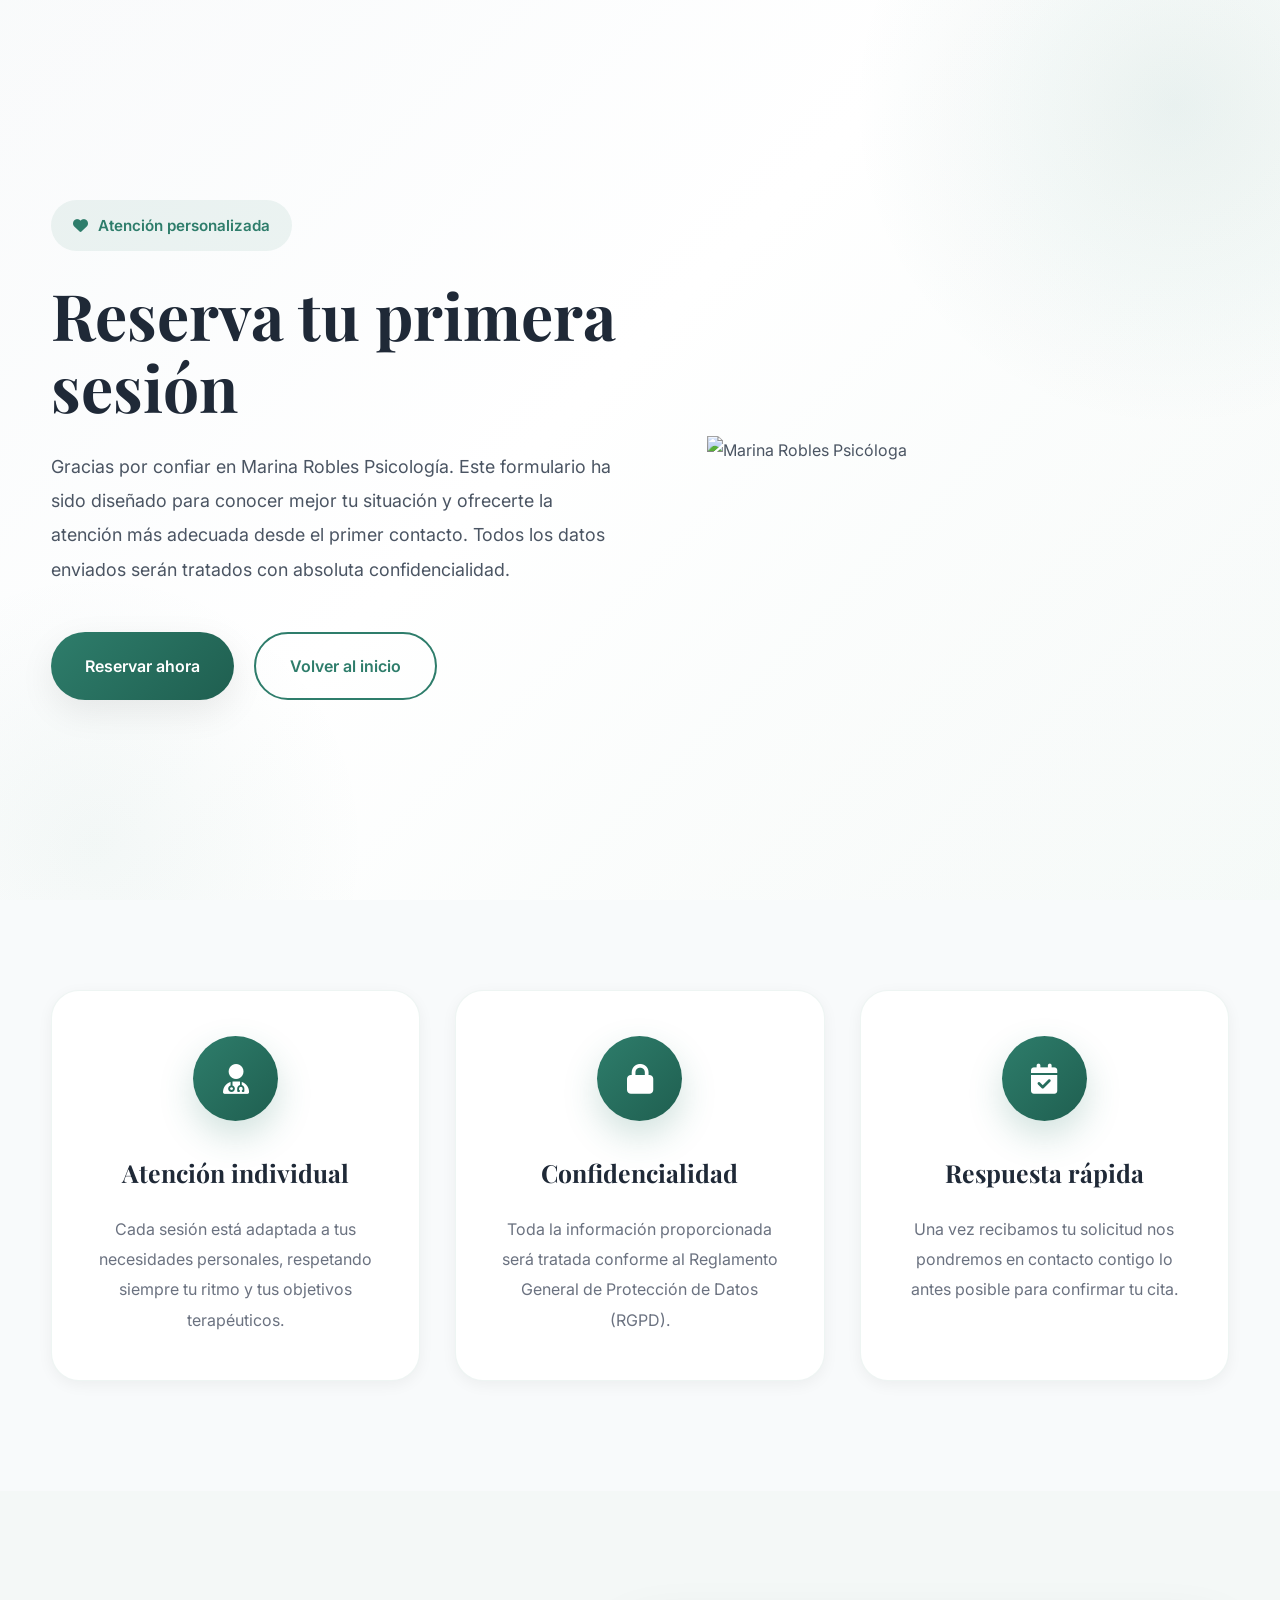
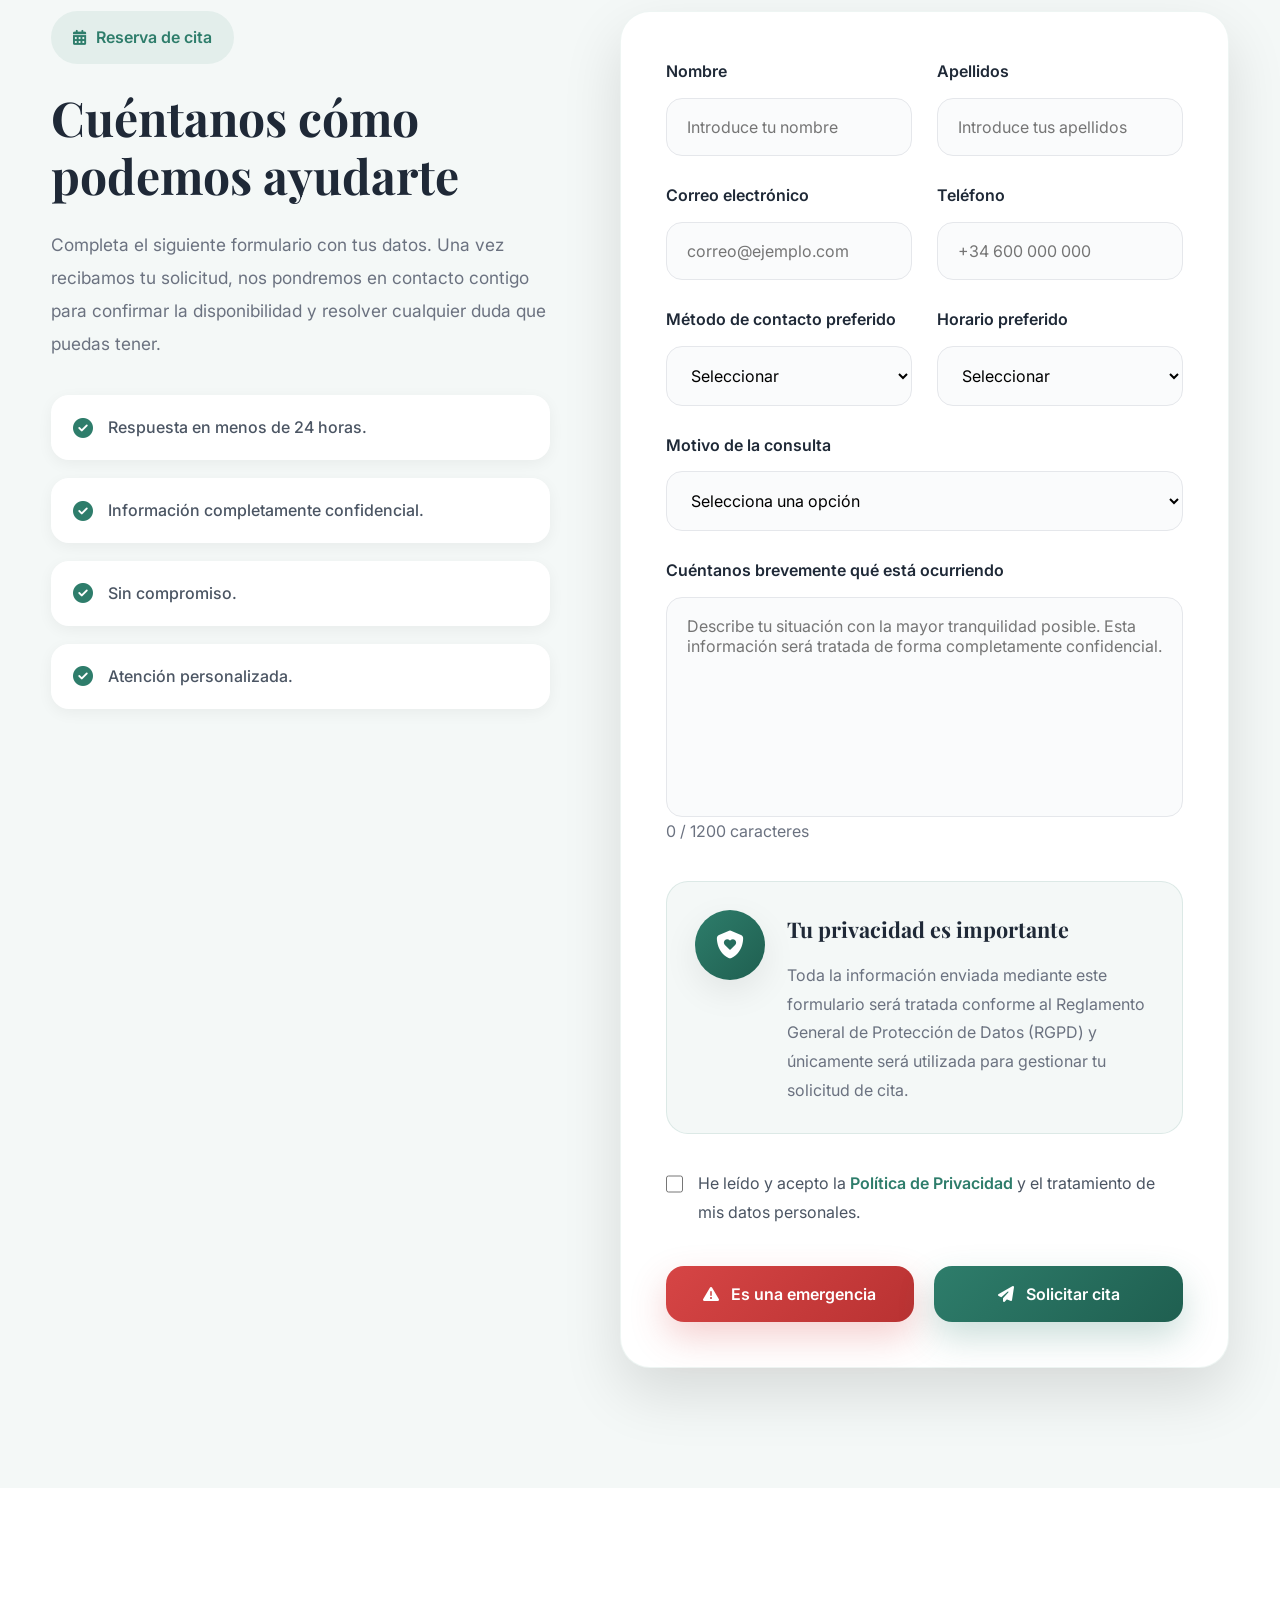
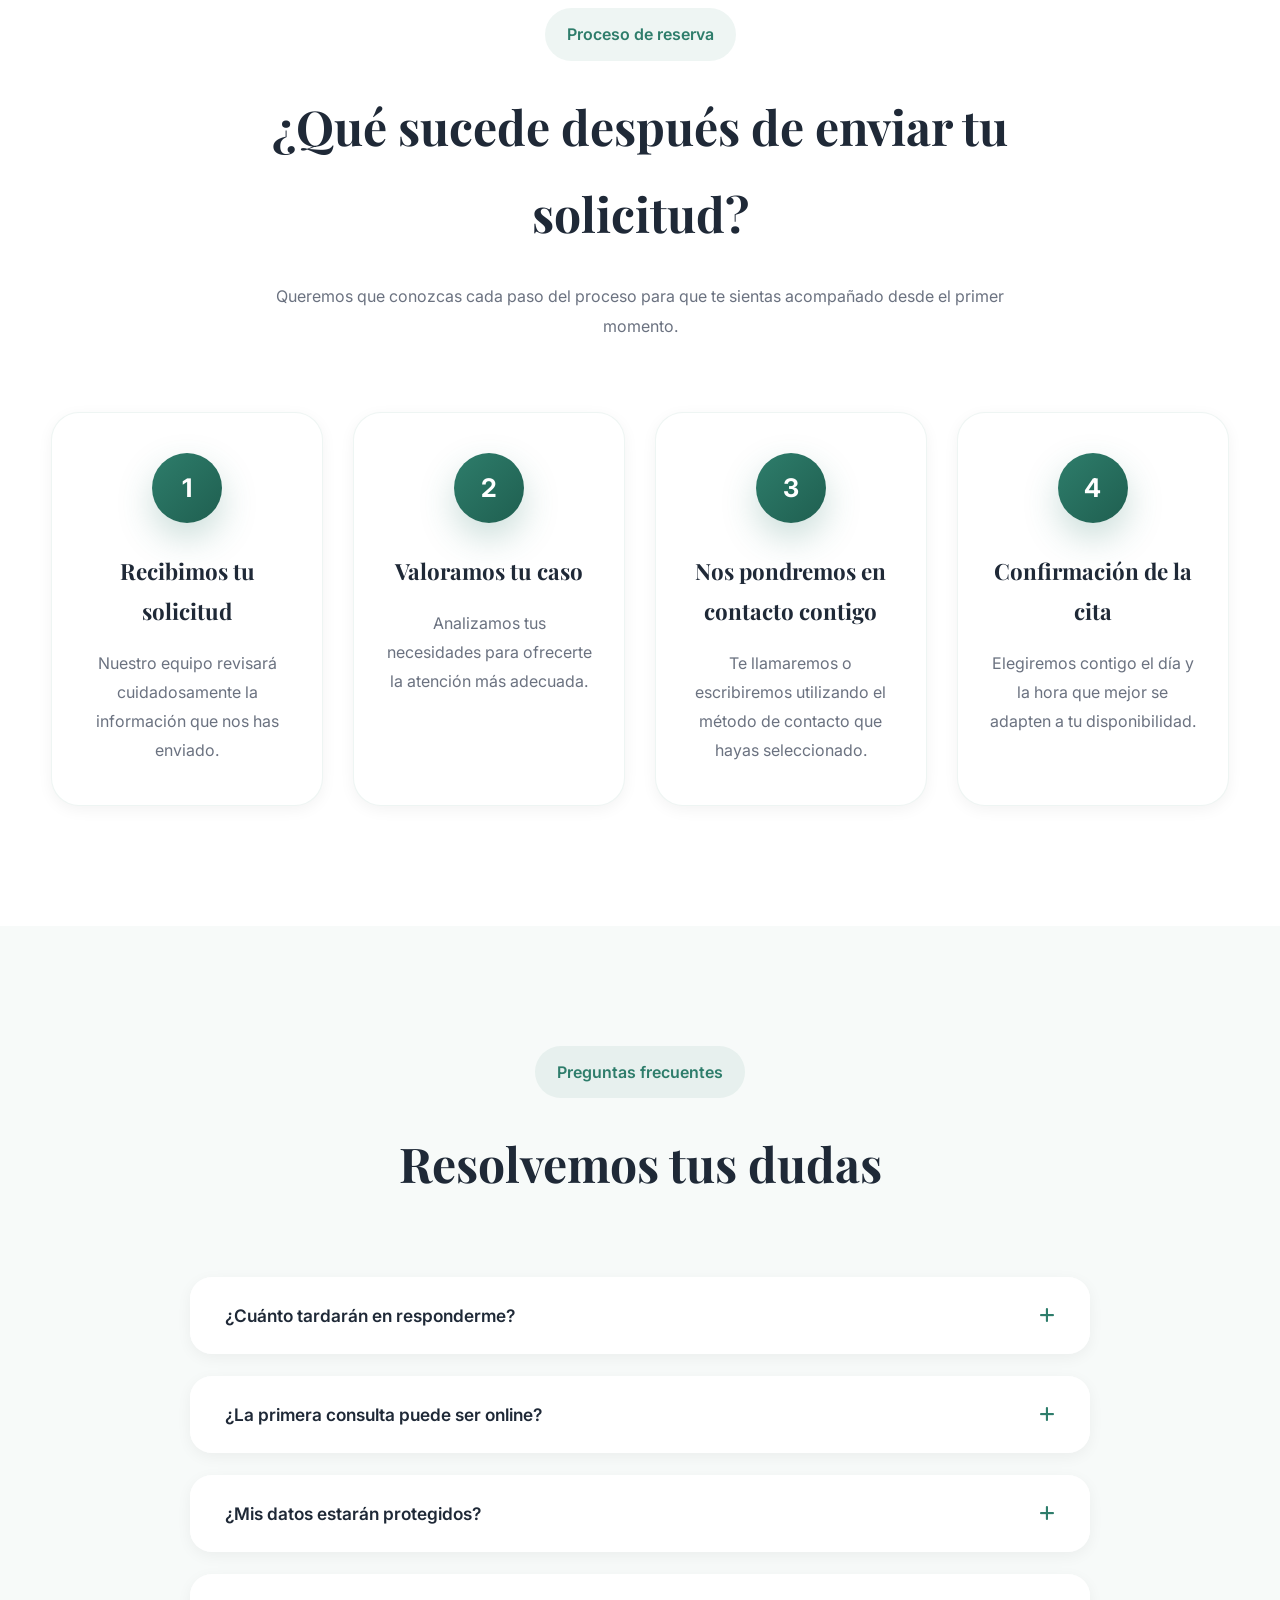
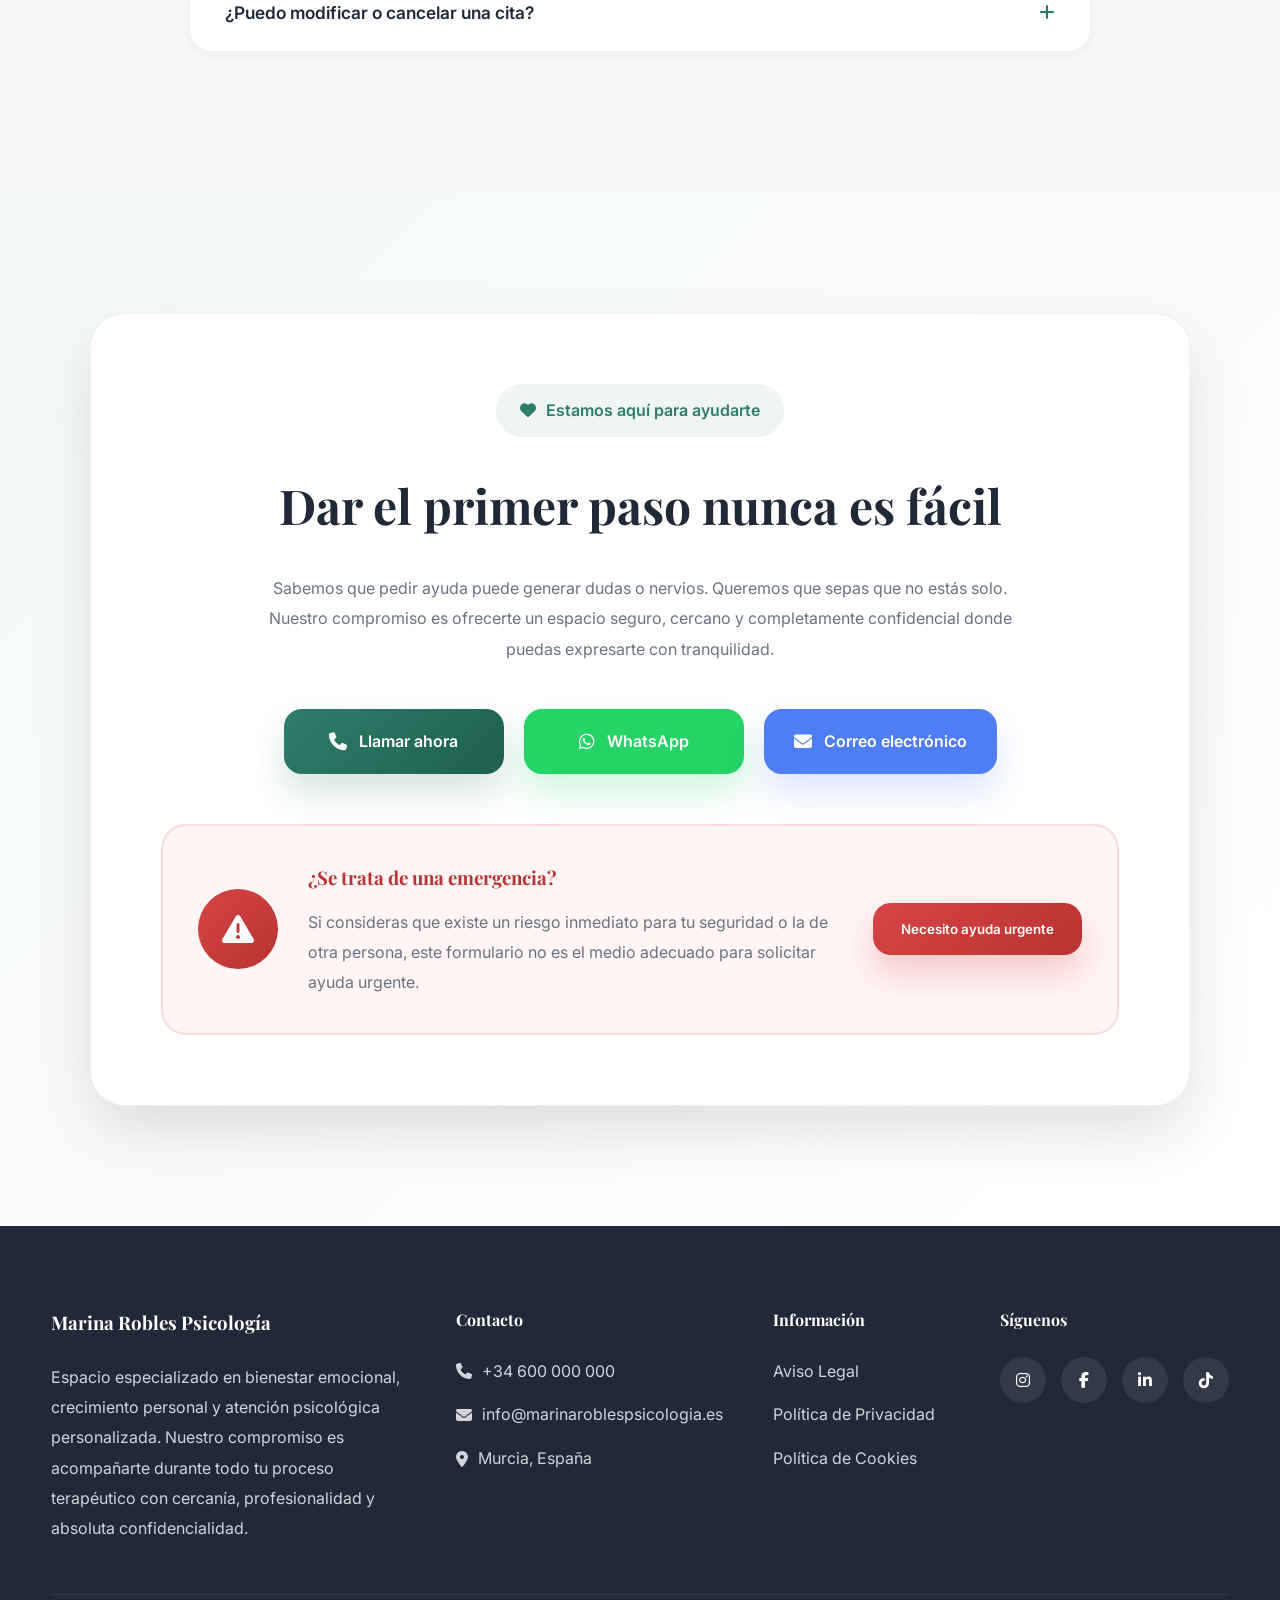
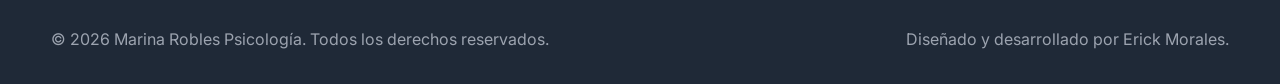
==== commit 40c04496: "bug fix" ====
--- a/reserva.html
+++ b/reserva.html
@@ -124,7 +124,7 @@
         <div class="hero-image">
 
             <img
-                src="Imagenes/marina_robles.png"
+                src=""
                 alt="Marina Robles Psicóloga">
 
         </div>
--- a/reserva.css
+++ b/reserva.css
@@ -2,71 +2,71 @@
                     GOOGLE FONTS
 ==========================================================*/
 
-:root{
+:root {
 
     /*==================================
                 COLORES
     ==================================*/
 
-    --color-primary:#2E7D6B;
-
-    --color-primary-dark:#1F5F50;
-
-    --color-primary-light:#5FA895;
-
-    --color-secondary:#7BAA95;
-
-    --color-danger:#D64545;
-
-    --color-danger-dark:#B93232;
-
-    --color-white:#FFFFFF;
-
-    --color-background:#F8FAFB;
-
-    --color-section:#FFFFFF;
-
-    --color-title:#1F2937;
-
-    --color-text:#4B5563;
-
-    --color-text-light:#6B7280;
-
-    --color-border:#E5E7EB;
+    --color-primary: #2E7D6B;
+
+    --color-primary-dark: #1F5F50;
+
+    --color-primary-light: #5FA895;
+
+    --color-secondary: #7BAA95;
+
+    --color-danger: #D64545;
+
+    --color-danger-dark: #B93232;
+
+    --color-white: #FFFFFF;
+
+    --color-background: #F8FAFB;
+
+    --color-section: #FFFFFF;
+
+    --color-title: #1F2937;
+
+    --color-text: #4B5563;
+
+    --color-text-light: #6B7280;
+
+    --color-border: #E5E7EB;
 
     /*==================================
                 SOMBRAS
     ==================================*/
 
-    --shadow-sm:0 4px 15px rgba(0,0,0,.05);
-
-    --shadow-md:0 12px 35px rgba(0,0,0,.08);
-
-    --shadow-lg:0 25px 60px rgba(0,0,0,.12);
+    --shadow-sm: 0 4px 15px rgba(0, 0, 0, .05);
+
+    --shadow-md: 0 12px 35px rgba(0, 0, 0, .08);
+
+    --shadow-lg: 0 25px 60px rgba(0, 0, 0, .12);
 
     /*==================================
             BORDER RADIUS
     ==================================*/
 
-    --radius-sm:12px;
-
-    --radius-md:20px;
-
-    --radius-lg:32px;
-
-    --radius-full:999px;
+    --radius-sm: 12px;
+
+    --radius-md: 20px;
+
+    --radius-lg: 32px;
+
+    --radius-full: 999px;
 
     /*==================================
             TRANSICIONES
     ==================================*/
 
-    --transition:.35s ease;
+    --transition: .35s ease;
 
     /*==================================
                 TAMAÑOS
     ==================================*/
 
-    --container:1280px;
+    --container: 1280px;
 
 }
 
@@ -74,35 +74,35 @@
                         RESET
 ==========================================================*/
 
-*{
-
-    margin:0;
-
-    padding:0;
-
-    box-sizing:border-box;
-
-}
-
-html{
-
-    scroll-behavior:smooth;
-
-}
-
-body{
-
-    font-family:'Inter',sans-serif;
-
-    background:var(--color-background);
-
-    color:var(--color-text);
-
-    line-height:1.8;
-
-    overflow-x:hidden;
-
-    -webkit-font-smoothing:antialiased;
+* {
+
+    margin: 0;
+
+    padding: 0;
+
+    box-sizing: border-box;
+
+}
+
+html {
+
+    scroll-behavior: smooth;
+
+}
+
+body {
+
+    font-family: 'Inter', sans-serif;
+
+    background: var(--color-background);
+
+    color: var(--color-text);
+
+    line-height: 1.8;
+
+    overflow-x: hidden;
+
+    -webkit-font-smoothing: antialiased;
 
 }
 
@@ -115,59 +115,59 @@
 h3,
 h4,
 h5,
-h6{
-
-    font-family:'Playfair Display',serif;
-
-    color:var(--color-title);
-
-    font-weight:700;
-
-}
-
-p{
-
-    color:var(--color-text);
-
-}
-
-a{
-
-    text-decoration:none;
-
-    color:inherit;
-
-}
-
-img{
-
-    display:block;
-
-    max-width:100%;
-
-}
-
-button{
-
-    border:none;
-
-    outline:none;
-
-    background:none;
-
-    cursor:pointer;
-
-    font-family:inherit;
+h6 {
+
+    font-family: 'Playfair Display', serif;
+
+    color: var(--color-title);
+
+    font-weight: 700;
+
+}
+
+p {
+
+    color: var(--color-text);
+
+}
+
+a {
+
+    text-decoration: none;
+
+    color: inherit;
+
+}
+
+img {
+
+    display: block;
+
+    max-width: 100%;
+
+}
+
+button {
+
+    border: none;
+
+    outline: none;
+
+    background: none;
+
+    cursor: pointer;
+
+    font-family: inherit;
 
 }
 
 input,
 select,
-textarea{
-
-    font-family:inherit;
-
-    font-size:1rem;
+textarea {
+
+    font-family: inherit;
+
+    font-size: 1rem;
 
 }
 
@@ -175,11 +175,11 @@
                     CONTAINER
 ==========================================================*/
 
-.container{
-
-    width:min(92%, var(--container));
-
-    margin:auto;
+.container {
+
+    width: min(92%, var(--container));
+
+    margin: auto;
 
 }
 
@@ -187,35 +187,34 @@
                     SECCIONES
 ==========================================================*/
 
-section{
-
-    padding:120px 0;
-
-    position:relative;
-
-}
+section {
+
+    padding: 120px 0;
+
+    position: relative;
+
+}
+
 /*==========================================================
                         HERO
 ==========================================================*/
 
-.hero{
-
-    position:relative;
-
-    min-height:100vh;
-
-    display:flex;
-
-    align-items:center;
-
-    overflow:hidden;
-
-    background:linear-gradient(
-        135deg,
-        #F8FAFB 0%,
-        #FFFFFF 45%,
-        #F4F9F7 100%
-    );
+.hero {
+
+    position: relative;
+
+    min-height: 100vh;
+
+    display: flex;
+
+    align-items: center;
+
+    overflow: hidden;
+
+    background: linear-gradient(135deg,
+            #F8FAFB 0%,
+            #FFFFFF 45%,
+            #F4F9F7 100%);
 
 }
 
@@ -223,65 +222,59 @@
                 FONDOS DECORATIVOS
 ==========================================================*/
 
-.hero::before{
-
-    content:"";
-
-    position:absolute;
-
-    width:650px;
-
-    height:650px;
-
-    top:-220px;
-
-    right:-220px;
-
-    border-radius:50%;
-
-    background:radial-gradient(
-        circle,
-        rgba(46,125,107,.10),
-        transparent 70%
-    );
-
-}
-
-.hero::after{
-
-    content:"";
-
-    position:absolute;
-
-    width:550px;
-
-    height:550px;
-
-    bottom:-220px;
-
-    left:-180px;
-
-    border-radius:50%;
-
-    background:radial-gradient(
-        circle,
-        rgba(46,125,107,.06),
-        transparent 70%
-    );
-
-}
-
-.hero-overlay{
-
-    position:absolute;
-
-    inset:0;
+.hero::before {
+
+    content: "";
+
+    position: absolute;
+
+    width: 650px;
+
+    height: 650px;
+
+    top: -220px;
+
+    right: -220px;
+
+    border-radius: 50%;
+
+    background: radial-gradient(circle,
+            rgba(46, 125, 107, .10),
+            transparent 70%);
+
+}
+
+.hero::after {
+
+    content: "";
+
+    position: absolute;
+
+    width: 550px;
+
+    height: 550px;
+
+    bottom: -220px;
+
+    left: -180px;
+
+    border-radius: 50%;
+
+    background: radial-gradient(circle,
+            rgba(46, 125, 107, .06),
+            transparent 70%);
+
+}
+
+.hero-overlay {
+
+    position: absolute;
+
+    inset: 0;
 
     background:
-        linear-gradient(
-            rgba(255,255,255,.10),
-            rgba(255,255,255,.10)
-        );
+        linear-gradient(rgba(255, 255, 255, .10),
+            rgba(255, 255, 255, .10));
 
 }
 
@@ -289,19 +282,19 @@
                 GRID
 ==========================================================*/
 
-.hero-container{
-
-    position:relative;
-
-    z-index:5;
-
-    display:grid;
-
-    grid-template-columns:1.05fr .95fr;
-
-    gap:80px;
-
-    align-items:center;
+.hero-container {
+
+    position: relative;
+
+    z-index: 5;
+
+    display: grid;
+
+    grid-template-columns: 1.05fr .95fr;
+
+    gap: 80px;
+
+    align-items: center;
 
 }
 
@@ -309,61 +302,61 @@
                 TEXTO
 ==========================================================*/
 
-.hero-text{
-
-    max-width:650px;
-
-}
-
-.badge{
-
-    display:inline-flex;
-
-    align-items:center;
-
-    gap:10px;
-
-    padding:12px 22px;
-
-    margin-bottom:28px;
-
-    background:rgba(46,125,107,.08);
-
-    color:var(--color-primary);
-
-    border-radius:999px;
-
-    font-size:.95rem;
-
-    font-weight:600;
-
-}
-
-.badge i{
-
-    font-size:15px;
-
-}
-
-.hero h1{
-
-    font-size:4rem;
-
-    line-height:1.12;
-
-    margin-bottom:28px;
-
-}
-
-.hero p{
-
-    font-size:1.12rem;
-
-    color:var(--color-text);
-
-    line-height:1.9;
-
-    margin-bottom:45px;
+.hero-text {
+
+    max-width: 650px;
+
+}
+
+.badge {
+
+    display: inline-flex;
+
+    align-items: center;
+
+    gap: 10px;
+
+    padding: 12px 22px;
+
+    margin-bottom: 28px;
+
+    background: rgba(46, 125, 107, .08);
+
+    color: var(--color-primary);
+
+    border-radius: 999px;
+
+    font-size: .95rem;
+
+    font-weight: 600;
+
+}
+
+.badge i {
+
+    font-size: 15px;
+
+}
+
+.hero h1 {
+
+    font-size: 4rem;
+
+    line-height: 1.12;
+
+    margin-bottom: 28px;
+
+}
+
+.hero p {
+
+    font-size: 1.12rem;
+
+    color: var(--color-text);
+
+    line-height: 1.9;
+
+    margin-bottom: 45px;
 
 }
 
@@ -371,79 +364,77 @@
                 BOTONES
 ==========================================================*/
 
-.hero-buttons{
-
-    display:flex;
-
-    gap:20px;
-
-    flex-wrap:wrap;
-
-}
-
-.btn-primary{
-
-    display:inline-flex;
-
-    justify-content:center;
-
-    align-items:center;
-
-    padding:18px 34px;
-
-    border-radius:999px;
-
-    background:linear-gradient(
-        135deg,
-        var(--color-primary),
-        var(--color-primary-dark)
-    );
-
-    color:white;
-
-    font-weight:600;
-
-    transition:var(--transition);
-
-    box-shadow:var(--shadow-md);
-
-}
-
-.btn-primary:hover{
-
-    transform:translateY(-4px);
-
-    box-shadow:0 20px 45px rgba(46,125,107,.22);
-
-}
-
-.btn-secondary{
-
-    display:inline-flex;
-
-    justify-content:center;
-
-    align-items:center;
-
-    padding:18px 34px;
-
-    border-radius:999px;
-
-    border:2px solid var(--color-primary);
-
-    color:var(--color-primary);
-
-    font-weight:600;
-
-    transition:var(--transition);
-
-}
-
-.btn-secondary:hover{
-
-    background:var(--color-primary);
-
-    color:white;
+.hero-buttons {
+
+    display: flex;
+
+    gap: 20px;
+
+    flex-wrap: wrap;
+
+}
+
+.btn-primary {
+
+    display: inline-flex;
+
+    justify-content: center;
+
+    align-items: center;
+
+    padding: 18px 34px;
+
+    border-radius: 999px;
+
+    background: linear-gradient(135deg,
+            var(--color-primary),
+            var(--color-primary-dark));
+
+    color: white;
+
+    font-weight: 600;
+
+    transition: var(--transition);
+
+    box-shadow: var(--shadow-md);
+
+}
+
+.btn-primary:hover {
+
+    transform: translateY(-4px);
+
+    box-shadow: 0 20px 45px rgba(46, 125, 107, .22);
+
+}
+
+.btn-secondary {
+
+    display: inline-flex;
+
+    justify-content: center;
+
+    align-items: center;
+
+    padding: 18px 34px;
+
+    border-radius: 999px;
+
+    border: 2px solid var(--color-primary);
+
+    color: var(--color-primary);
+
+    font-weight: 600;
+
+    transition: var(--transition);
+
+}
+
+.btn-secondary:hover {
+
+    background: var(--color-primary);
+
+    color: white;
 
 }
 
@@ -451,25 +442,25 @@
                 IMAGEN
 ==========================================================*/
 
-.hero-image{
-
-    display:flex;
-
-    justify-content:center;
-
-    align-items:center;
-
-}
-
-.hero-image img{
-
-    width:100%;
-
-    max-width:620px;
-
-    animation:float 7s ease-in-out infinite;
-
-    user-select:none;
+.hero-image {
+
+    display: flex;
+
+    justify-content: center;
+
+    align-items: center;
+
+}
+
+.hero-image img {
+
+    width: 100%;
+
+    max-width: 620px;
+
+    animation: float 7s ease-in-out infinite;
+
+    user-select: none;
 
 }
 
@@ -477,46 +468,47 @@
                 ANIMACIÓN
 ==========================================================*/
 
-@keyframes float{
-
-    0%{
-
-        transform:translateY(0);
-
-    }
-
-    50%{
-
-        transform:translateY(-14px);
-
-    }
-
-    100%{
-
-        transform:translateY(0);
-
-    }
-
-}
+@keyframes float {
+
+    0% {
+
+        transform: translateY(0);
+
+    }
+
+    50% {
+
+        transform: translateY(-14px);
+
+    }
+
+    100% {
+
+        transform: translateY(0);
+
+    }
+
+}
+
 /*==========================================================
                     INFORMACIÓN RÁPIDA
 ==========================================================*/
 
-.info{
-
-    padding-top:90px;
-
-    padding-bottom:110px;
-
-}
-
-.info-grid{
-
-    display:grid;
-
-    grid-template-columns:repeat(3,1fr);
-
-    gap:35px;
+.info {
+
+    padding-top: 90px;
+
+    padding-bottom: 110px;
+
+}
+
+.info-grid {
+
+    display: grid;
+
+    grid-template-columns: repeat(3, 1fr);
+
+    gap: 35px;
 
 }
 
@@ -524,67 +516,65 @@
                         TARJETAS
 ==========================================================*/
 
-.info-card{
-
-    background:var(--color-white);
-
-    border-radius:28px;
-
-    padding:45px 35px;
-
-    text-align:center;
-
-    box-shadow:var(--shadow-sm);
-
-    transition:var(--transition);
-
-    border:1px solid rgba(46,125,107,.08);
-
-    position:relative;
-
-    overflow:hidden;
-
-}
-
-.info-card::before{
-
-    content:"";
-
-    position:absolute;
-
-    top:0;
-
-    left:0;
-
-    width:100%;
-
-    height:5px;
-
-    background:linear-gradient(
-        90deg,
-        var(--color-primary),
-        var(--color-primary-light)
-    );
-
-    transform:scaleX(0);
-
-    transition:.40s;
-
-    transform-origin:left;
-
-}
-
-.info-card:hover{
-
-    transform:translateY(-12px);
-
-    box-shadow:var(--shadow-lg);
-
-}
-
-.info-card:hover::before{
-
-    transform:scaleX(1);
+.info-card {
+
+    background: var(--color-white);
+
+    border-radius: 28px;
+
+    padding: 45px 35px;
+
+    text-align: center;
+
+    box-shadow: var(--shadow-sm);
+
+    transition: var(--transition);
+
+    border: 1px solid rgba(46, 125, 107, .08);
+
+    position: relative;
+
+    overflow: hidden;
+
+}
+
+.info-card::before {
+
+    content: "";
+
+    position: absolute;
+
+    top: 0;
+
+    left: 0;
+
+    width: 100%;
+
+    height: 5px;
+
+    background: linear-gradient(90deg,
+            var(--color-primary),
+            var(--color-primary-light));
+
+    transform: scaleX(0);
+
+    transition: .40s;
+
+    transform-origin: left;
+
+}
+
+.info-card:hover {
+
+    transform: translateY(-12px);
+
+    box-shadow: var(--shadow-lg);
+
+}
+
+.info-card:hover::before {
+
+    transform: scaleX(1);
 
 }
 
@@ -592,35 +582,33 @@
                         ICONO
 ==========================================================*/
 
-.info-card i{
-
-    width:85px;
-
-    height:85px;
-
-    display:flex;
-
-    justify-content:center;
-
-    align-items:center;
-
-    margin:auto;
-
-    margin-bottom:30px;
-
-    border-radius:50%;
-
-    background:linear-gradient(
-        135deg,
-        var(--color-primary),
-        var(--color-primary-dark)
-    );
-
-    color:white;
-
-    font-size:30px;
-
-    box-shadow:0 15px 35px rgba(46,125,107,.22);
+.info-card i {
+
+    width: 85px;
+
+    height: 85px;
+
+    display: flex;
+
+    justify-content: center;
+
+    align-items: center;
+
+    margin: auto;
+
+    margin-bottom: 30px;
+
+    border-radius: 50%;
+
+    background: linear-gradient(135deg,
+            var(--color-primary),
+            var(--color-primary-dark));
+
+    color: white;
+
+    font-size: 30px;
+
+    box-shadow: 0 15px 35px rgba(46, 125, 107, .22);
 
 }
 
@@ -628,21 +616,21 @@
                         TÍTULOS
 ==========================================================*/
 
-.info-card h3{
-
-    font-size:1.55rem;
-
-    margin-bottom:18px;
-
-}
-
-.info-card p{
-
-    color:var(--color-text-light);
-
-    line-height:1.9;
-
-    font-size:1rem;
+.info-card h3 {
+
+    font-size: 1.55rem;
+
+    margin-bottom: 18px;
+
+}
+
+.info-card p {
+
+    color: var(--color-text-light);
+
+    line-height: 1.9;
+
+    font-size: 1rem;
 
 }
 
@@ -650,42 +638,43 @@
                     RESPONSIVE
 ==========================================================*/
 
-@media(max-width:1100px){
-
-.info-grid{
-
-    grid-template-columns:1fr;
-
-}
-
-.info-card{
-
-    max-width:700px;
-
-    margin:auto;
-
-}
-
-}
+@media(max-width:1100px) {
+
+    .info-grid {
+
+        grid-template-columns: 1fr;
+
+    }
+
+    .info-card {
+
+        max-width: 700px;
+
+        margin: auto;
+
+    }
+
+}
+
 /*==========================================================
                 FORMULARIO DE RESERVA
 ==========================================================*/
 
-.appointment{
-
-    background:#F4F8F7;
-
-}
-
-.appointment-container{
-
-    display:grid;
-
-    grid-template-columns:.9fr 1.1fr;
-
-    gap:70px;
-
-    align-items:start;
+.appointment {
+
+    background: #F4F8F7;
+
+}
+
+.appointment-container {
+
+    display: grid;
+
+    grid-template-columns: .9fr 1.1fr;
+
+    gap: 70px;
+
+    align-items: start;
 
 }
 
@@ -693,61 +682,62 @@
                 INFORMACIÓN
 ==========================================================*/
 
-.appointment-info{
-
-    position:sticky;
-
-    top:120px;
-
-}
-
-.section-tag{
-
-    display:inline-flex;
-
-    align-items:center;
-
-    gap:10px;
-
-    padding:12px 22px;
-
-    border-radius:999px;
-
-    background:rgba(46,125,107,.08);
-
-    color:var(--color-primary);
-
-    font-weight:600;
-
-    margin-bottom:25px;
-
-}
-
-.section-tag i{
-
-    font-size:15px;
-
-}
-
-.appointment-info h2{
-
-    font-size:3rem;
-
-    line-height:1.2;
-
-    margin-bottom:25px;
-
-}
-
-.appointment-info p{
-
-    font-size:1.08rem;
-
-    line-height:1.9;
-
-    color:var(--color-text-light);
-
-    margin-bottom:35px;
+.appointment-info {
+
+    position: sticky;
+
+    top: 120px;
+
+}
+
+
+.section-tag {
+
+    display: inline-flex;
+
+    align-items: center;
+
+    gap: 10px;
+
+    padding: 12px 22px;
+
+    border-radius: 999px;
+
+    background: rgba(46, 125, 107, .08);
+
+    color: var(--color-primary);
+
+    font-weight: 600;
+
+    margin-bottom: 25px;
+
+}
+
+.section-tag i {
+
+    font-size: 15px;
+
+}
+
+.appointment-info h2 {
+
+    font-size: 3rem;
+
+    line-height: 1.2;
+
+    margin-bottom: 25px;
+
+}
+
+.appointment-info p {
+
+    font-size: 1.08rem;
+
+    line-height: 1.9;
+
+    color: var(--color-text-light);
+
+    margin-bottom: 35px;
 
 }
 
@@ -755,45 +745,45 @@
                 VENTAJAS
 ==========================================================*/
 
-.advantages{
-
-    display:flex;
-
-    flex-direction:column;
-
-    gap:18px;
-
-}
-
-.advantage{
-
-    display:flex;
-
-    align-items:center;
-
-    gap:15px;
-
-    padding:18px 22px;
-
-    background:white;
-
-    border-radius:18px;
-
-    box-shadow:var(--shadow-sm);
-
-}
-
-.advantage i{
-
-    color:var(--color-primary);
-
-    font-size:20px;
-
-}
-
-.advantage span{
-
-    font-weight:500;
+.advantages {
+
+    display: flex;
+
+    flex-direction: column;
+
+    gap: 18px;
+
+}
+
+.advantage {
+
+    display: flex;
+
+    align-items: center;
+
+    gap: 15px;
+
+    padding: 18px 22px;
+
+    background: white;
+
+    border-radius: 18px;
+
+    box-shadow: var(--shadow-sm);
+
+}
+
+.advantage i {
+
+    color: var(--color-primary);
+
+    font-size: 20px;
+
+}
+
+.advantage span {
+
+    font-weight: 500;
 
 }
 
@@ -801,17 +791,17 @@
                 TARJETA FORMULARIO
 ==========================================================*/
 
-.appointment-form{
-
-    background:white;
-
-    padding:45px;
-
-    border-radius:30px;
-
-    box-shadow:var(--shadow-lg);
-
-    border:1px solid rgba(46,125,107,.08);
+.appointment-form {
+
+    background: white;
+
+    padding: 45px;
+
+    border-radius: 30px;
+
+    box-shadow: var(--shadow-lg);
+
+    border: 1px solid rgba(46, 125, 107, .08);
 
 }
 
@@ -819,21 +809,21 @@
                     GRID
 ==========================================================*/
 
-.row{
-
-    display:grid;
-
-    grid-template-columns:repeat(2,1fr);
-
-    gap:25px;
-
-    margin-bottom:25px;
-
-}
-
-.full-width{
-
-    margin-bottom:25px;
+.row {
+
+    display: grid;
+
+    grid-template-columns: repeat(2, 1fr);
+
+    gap: 25px;
+
+    margin-bottom: 25px;
+
+}
+
+.full-width {
+
+    margin-bottom: 25px;
 
 }
 
@@ -841,21 +831,21 @@
                     INPUTS
 ==========================================================*/
 
-.input-group{
-
-    display:flex;
-
-    flex-direction:column;
-
-}
-
-.input-group label{
-
-    margin-bottom:12px;
-
-    font-weight:600;
-
-    color:var(--color-title);
+.input-group {
+
+    display: flex;
+
+    flex-direction: column;
+
+}
+
+.input-group label {
+
+    margin-bottom: 12px;
+
+    font-weight: 600;
+
+    color: var(--color-title);
 
 }
 
@@ -863,27 +853,27 @@
 
 .input-group select,
 
-.input-group textarea{
-
-    width:100%;
-
-    padding:18px 20px;
-
-    border:1px solid var(--color-border);
-
-    border-radius:16px;
-
-    background:#FAFBFC;
-
-    transition:var(--transition);
-
-    resize:none;
-
-}
-
-.input-group textarea{
-
-    min-height:220px;
+.input-group textarea {
+
+    width: 100%;
+
+    padding: 18px 20px;
+
+    border: 1px solid var(--color-border);
+
+    border-radius: 16px;
+
+    background: #FAFBFC;
+
+    transition: var(--transition);
+
+    resize: none;
+
+}
+
+.input-group textarea {
+
+    min-height: 220px;
 
 }
 
@@ -891,84 +881,83 @@
 
 .input-group select:focus,
 
-.input-group textarea:focus{
-
-    outline:none;
-
-    border-color:var(--color-primary);
-
-    background:white;
-
-    box-shadow:0 0 0 5px rgba(46,125,107,.08);
-
-}
+.input-group textarea:focus {
+
+    outline: none;
+
+    border-color: var(--color-primary);
+
+    background: white;
+
+    box-shadow: 0 0 0 5px rgba(46, 125, 107, .08);
+
+}
+
 /*==========================================================
                     PRIVACIDAD
 ==========================================================*/
 
-.privacy-box{
-
-    display:flex;
-
-    align-items:flex-start;
-
-    gap:22px;
-
-    padding:28px;
-
-    margin:35px 0;
-
-    background:rgba(46,125,107,.05);
-
-    border:1px solid rgba(46,125,107,.12);
-
-    border-radius:22px;
-
-}
-
-.privacy-icon{
-
-    width:70px;
-
-    min-width:70px;
-
-    height:70px;
-
-    display:flex;
-
-    justify-content:center;
-
-    align-items:center;
-
-    border-radius:50%;
-
-    background:linear-gradient(
-        135deg,
-        var(--color-primary),
-        var(--color-primary-dark)
-    );
-
-    color:white;
-
-    font-size:28px;
-
-    box-shadow:var(--shadow-md);
-
-}
-
-.privacy-box h4{
-
-    font-size:1.35rem;
-
-    margin-bottom:12px;
-
-}
-
-.privacy-box p{
-
-    color:var(--color-text-light);
-
-    line-height:1.8;
+.privacy-box {
+
+    display: flex;
+
+    align-items: flex-start;
+
+    gap: 22px;
+
+    padding: 28px;
+
+    margin: 35px 0;
+
+    background: rgba(46, 125, 107, .05);
+
+    border: 1px solid rgba(46, 125, 107, .12);
+
+    border-radius: 22px;
+
+}
+
+.privacy-icon {
+
+    width: 70px;
+
+    min-width: 70px;
+
+    height: 70px;
+
+    display: flex;
+
+    justify-content: center;
+
+    align-items: center;
+
+    border-radius: 50%;
+
+    background: linear-gradient(135deg,
+            var(--color-primary),
+            var(--color-primary-dark));
+
+    color: white;
+
+    font-size: 28px;
+
+    box-shadow: var(--shadow-md);
+
+}
+
+.privacy-box h4 {
+
+    font-size: 1.35rem;
+
+    margin-bottom: 12px;
+
+}
+
+.privacy-box p {
+
+    color: var(--color-text-light);
+
+    line-height: 1.8;
 
 }
 
@@ -976,51 +965,51 @@
                     CHECKBOX
 ==========================================================*/
 
-.checkbox-group{
-
-    display:flex;
-
-    align-items:flex-start;
-
-    gap:15px;
-
-    margin-bottom:40px;
-
-}
-
-.checkbox-group input{
-
-    width:22px;
-
-    height:22px;
-
-    accent-color:var(--color-primary);
-
-    margin-top:4px;
-
-}
-
-.checkbox-group label{
-
-    line-height:1.8;
-
-    color:var(--color-text);
-
-}
-
-.checkbox-group a{
-
-    color:var(--color-primary);
-
-    font-weight:600;
-
-    transition:var(--transition);
-
-}
-
-.checkbox-group a:hover{
-
-    color:var(--color-primary-dark);
+.checkbox-group {
+
+    display: flex;
+
+    align-items: flex-start;
+
+    gap: 15px;
+
+    margin-bottom: 40px;
+
+}
+
+.checkbox-group input {
+
+    width: 22px;
+
+    height: 22px;
+
+    accent-color: var(--color-primary);
+
+    margin-top: 4px;
+
+}
+
+.checkbox-group label {
+
+    line-height: 1.8;
+
+    color: var(--color-text);
+
+}
+
+.checkbox-group a {
+
+    color: var(--color-primary);
+
+    font-weight: 600;
+
+    transition: var(--transition);
+
+}
+
+.checkbox-group a:hover {
+
+    color: var(--color-primary-dark);
 
 }
 
@@ -1028,13 +1017,13 @@
                     BOTONES
 ==========================================================*/
 
-.form-buttons{
-
-    display:flex;
-
-    gap:20px;
-
-    flex-wrap:wrap;
+.form-buttons {
+
+    display: flex;
+
+    gap: 20px;
+
+    flex-wrap: wrap;
 
 }
 
@@ -1042,47 +1031,45 @@
                 BOTÓN EMERGENCIA
 ==========================================================*/
 
-.btn-emergency{
-
-    flex:1;
-
-    min-width:230px;
-
-    display:flex;
-
-    justify-content:center;
-
-    align-items:center;
-
-    gap:12px;
-
-    padding:18px;
-
-    border-radius:18px;
-
-    background:linear-gradient(
-        135deg,
-        var(--color-danger),
-        var(--color-danger-dark)
-    );
-
-    color:white;
-
-    font-size:1rem;
-
-    font-weight:600;
-
-    transition:var(--transition);
-
-    box-shadow:0 15px 35px rgba(214,69,69,.25);
-
-}
-
-.btn-emergency:hover{
-
-    transform:translateY(-5px);
-
-    box-shadow:0 25px 45px rgba(214,69,69,.35);
+.btn-emergency {
+
+    flex: 1;
+
+    min-width: 230px;
+
+    display: flex;
+
+    justify-content: center;
+
+    align-items: center;
+
+    gap: 12px;
+
+    padding: 18px;
+
+    border-radius: 18px;
+
+    background: linear-gradient(135deg,
+            var(--color-danger),
+            var(--color-danger-dark));
+
+    color: white;
+
+    font-size: 1rem;
+
+    font-weight: 600;
+
+    transition: var(--transition);
+
+    box-shadow: 0 15px 35px rgba(214, 69, 69, .25);
+
+}
+
+.btn-emergency:hover {
+
+    transform: translateY(-5px);
+
+    box-shadow: 0 25px 45px rgba(214, 69, 69, .35);
 
 }
 
@@ -1090,108 +1077,107 @@
                 BOTÓN ENVIAR
 ==========================================================*/
 
-.btn-submit{
-
-    flex:1;
-
-    min-width:230px;
-
-    display:flex;
-
-    justify-content:center;
-
-    align-items:center;
-
-    gap:12px;
-
-    padding:18px;
-
-    border-radius:18px;
-
-    background:linear-gradient(
-        135deg,
-        var(--color-primary),
-        var(--color-primary-dark)
-    );
-
-    color:white;
-
-    font-size:1rem;
-
-    font-weight:600;
-
-    transition:var(--transition);
-
-    box-shadow:0 15px 35px rgba(46,125,107,.25);
-
-}
-
-.btn-submit:hover{
-
-    transform:translateY(-5px);
-
-    box-shadow:0 25px 45px rgba(46,125,107,.30);
+.btn-submit {
+
+    flex: 1;
+
+    min-width: 230px;
+
+    display: flex;
+
+    justify-content: center;
+
+    align-items: center;
+
+    gap: 12px;
+
+    padding: 18px;
+
+    border-radius: 18px;
+
+    background: linear-gradient(135deg,
+            var(--color-primary),
+            var(--color-primary-dark));
+
+    color: white;
+
+    font-size: 1rem;
+
+    font-weight: 600;
+
+    transition: var(--transition);
+
+    box-shadow: 0 15px 35px rgba(46, 125, 107, .25);
+
+}
+
+.btn-submit:hover {
+
+    transform: translateY(-5px);
+
+    box-shadow: 0 25px 45px rgba(46, 125, 107, .30);
 
 }
 
 .btn-submit:active,
 
-.btn-emergency:active{
-
-    transform:scale(.98);
-
-}
+.btn-emergency:active {
+
+    transform: scale(.98);
+
+}
+
 /*==========================================================
                 PROCESO DE RESERVA
 ==========================================================*/
 
-.process{
-
-    background:var(--color-white);
-
-}
-
-.section-title{
-
-    max-width:760px;
-
-    margin:0 auto 70px;
-
-    text-align:center;
-
-}
-
-.section-title span{
-
-    display:inline-block;
-
-    padding:12px 22px;
-
-    margin-bottom:22px;
-
-    border-radius:999px;
-
-    background:rgba(46,125,107,.08);
-
-    color:var(--color-primary);
-
-    font-weight:600;
-
-}
-
-.section-title h2{
-
-    font-size:3rem;
-
-    margin-bottom:25px;
-
-}
-
-.section-title p{
-
-    color:var(--color-text-light);
-
-    line-height:1.9;
+.process {
+
+    background: var(--color-white);
+
+}
+
+.section-title {
+
+    max-width: 760px;
+
+    margin: 0 auto 70px;
+
+    text-align: center;
+
+}
+
+.section-title span {
+
+    display: inline-block;
+
+    padding: 12px 22px;
+
+    margin-bottom: 22px;
+
+    border-radius: 999px;
+
+    background: rgba(46, 125, 107, .08);
+
+    color: var(--color-primary);
+
+    font-weight: 600;
+
+}
+
+.section-title h2 {
+
+    font-size: 3rem;
+
+    margin-bottom: 25px;
+
+}
+
+.section-title p {
+
+    color: var(--color-text-light);
+
+    line-height: 1.9;
 
 }
 
@@ -1199,89 +1185,87 @@
                     TIMELINE
 ==========================================================*/
 
-.timeline{
-
-    display:grid;
-
-    grid-template-columns:repeat(4,1fr);
-
-    gap:30px;
-
-}
-
-.timeline-card{
-
-    position:relative;
-
-    background:white;
-
-    padding:40px 30px;
-
-    border-radius:28px;
-
-    text-align:center;
-
-    box-shadow:var(--shadow-sm);
-
-    transition:var(--transition);
-
-    border:1px solid rgba(46,125,107,.08);
-
-}
-
-.timeline-card:hover{
-
-    transform:translateY(-10px);
-
-    box-shadow:var(--shadow-lg);
-
-}
-
-.timeline-number{
-
-    width:70px;
-
-    height:70px;
-
-    margin:0 auto 28px;
-
-    border-radius:50%;
-
-    display:flex;
-
-    justify-content:center;
-
-    align-items:center;
-
-    background:linear-gradient(
-        135deg,
-        var(--color-primary),
-        var(--color-primary-dark)
-    );
-
-    color:white;
-
-    font-size:1.6rem;
-
-    font-weight:700;
-
-    box-shadow:0 15px 35px rgba(46,125,107,.25);
-
-}
-
-.timeline-card h3{
-
-    margin-bottom:18px;
-
-    font-size:1.4rem;
-
-}
-
-.timeline-card p{
-
-    color:var(--color-text-light);
-
-    line-height:1.8;
+.timeline {
+
+    display: grid;
+
+    grid-template-columns: repeat(4, 1fr);
+
+    gap: 30px;
+
+}
+
+.timeline-card {
+
+    position: relative;
+
+    background: white;
+
+    padding: 40px 30px;
+
+    border-radius: 28px;
+
+    text-align: center;
+
+    box-shadow: var(--shadow-sm);
+
+    transition: var(--transition);
+
+    border: 1px solid rgba(46, 125, 107, .08);
+
+}
+
+.timeline-card:hover {
+
+    transform: translateY(-10px);
+
+    box-shadow: var(--shadow-lg);
+
+}
+
+.timeline-number {
+
+    width: 70px;
+
+    height: 70px;
+
+    margin: 0 auto 28px;
+
+    border-radius: 50%;
+
+    display: flex;
+
+    justify-content: center;
+
+    align-items: center;
+
+    background: linear-gradient(135deg,
+            var(--color-primary),
+            var(--color-primary-dark));
+
+    color: white;
+
+    font-size: 1.6rem;
+
+    font-weight: 700;
+
+    box-shadow: 0 15px 35px rgba(46, 125, 107, .25);
+
+}
+
+.timeline-card h3 {
+
+    margin-bottom: 18px;
+
+    font-size: 1.4rem;
+
+}
+
+.timeline-card p {
+
+    color: var(--color-text-light);
+
+    line-height: 1.8;
 
 }
 
@@ -1289,91 +1273,91 @@
                         FAQ
 ==========================================================*/
 
-.faq{
-
-    background:#F7FAF9;
-
-}
-
-.faq-container{
-
-    max-width:900px;
-
-    margin:auto;
-
-}
-
-.faq-item{
-
-    background:white;
-
-    border-radius:22px;
-
-    margin-bottom:22px;
-
-    overflow:hidden;
-
-    box-shadow:var(--shadow-sm);
-
-    transition:var(--transition);
-
-}
-
-.faq-item:hover{
-
-    box-shadow:var(--shadow-md);
-
-}
-
-.faq-question{
-
-    width:100%;
-
-    padding:28px 35px;
-
-    display:flex;
-
-    justify-content:space-between;
-
-    align-items:center;
-
-    background:white;
-
-    font-size:1.08rem;
-
-    font-weight:600;
-
-    color:var(--color-title);
-
-    text-align:left;
-
-}
-
-.faq-question i{
-
-    color:var(--color-primary);
-
-    transition:.35s;
-
-}
-
-.faq-answer{
-
-    max-height:0;
-
-    overflow:hidden;
-
-    transition:max-height .4s ease;
-
-}
-
-.faq-answer p{
-
-    padding:0 35px 30px;
-
-    color:var(--color-text-light);
-
-    line-height:1.9;
+.faq {
+
+    background: #F7FAF9;
+
+}
+
+.faq-container {
+
+    max-width: 900px;
+
+    margin: auto;
+
+}
+
+.faq-item {
+
+    background: white;
+
+    border-radius: 22px;
+
+    margin-bottom: 22px;
+
+    overflow: hidden;
+
+    box-shadow: var(--shadow-sm);
+
+    transition: var(--transition);
+
+}
+
+.faq-item:hover {
+
+    box-shadow: var(--shadow-md);
+
+}
+
+.faq-question {
+
+    width: 100%;
+
+    padding: 28px 35px;
+
+    display: flex;
+
+    justify-content: space-between;
+
+    align-items: center;
+
+    background: white;
+
+    font-size: 1.08rem;
+
+    font-weight: 600;
+
+    color: var(--color-title);
+
+    text-align: left;
+
+}
+
+.faq-question i {
+
+    color: var(--color-primary);
+
+    transition: .35s;
+
+}
+
+.faq-answer {
+
+    max-height: 0;
+
+    overflow: hidden;
+
+    transition: max-height .4s ease;
+
+}
+
+.faq-answer p {
+
+    padding: 0 35px 30px;
+
+    color: var(--color-text-light);
+
+    line-height: 1.9;
 
 }
 
@@ -1381,98 +1365,97 @@
                     ESTADO ACTIVO
 ==========================================================*/
 
-.faq-item.active .faq-answer{
-
-    max-height:300px;
-
-}
-
-.faq-item.active .faq-question i{
-
-    transform:rotate(45deg);
-
-}
+.faq-item.active .faq-answer {
+
+    max-height: 300px;
+
+}
+
+.faq-item.active .faq-question i {
+
+    transform: rotate(45deg);
+
+}
+
 /*==========================================================
                     CONTACTO DIRECTO
 ==========================================================*/
 
-.contact-cta{
-
-    background:linear-gradient(
-        135deg,
-        #F4F9F7,
-        #FFFFFF
-    );
-
-}
-
-.contact-card{
-
-    max-width:1100px;
-
-    margin:auto;
-
-    padding:70px;
-
-    background:white;
-
-    border-radius:35px;
-
-    text-align:center;
-
-    box-shadow:var(--shadow-lg);
-
-    border:1px solid rgba(46,125,107,.08);
-
-}
-
-.contact-badge{
-
-    display:inline-flex;
-
-    align-items:center;
-
-    gap:10px;
-
-    padding:12px 24px;
-
-    margin-bottom:25px;
-
-    border-radius:999px;
-
-    background:rgba(46,125,107,.08);
-
-    color:var(--color-primary);
-
-    font-weight:600;
-
-}
-
-.contact-badge i{
-
-    font-size:16px;
-
-}
-
-.contact-card h2{
-
-    font-size:3rem;
-
-    margin-bottom:25px;
-
-}
-
-.contact-card p{
-
-    max-width:760px;
-
-    margin:auto;
-
-    margin-bottom:45px;
-
-    color:var(--color-text-light);
-
-    line-height:1.9;
+.contact-cta {
+
+    background: linear-gradient(135deg,
+            #F4F9F7,
+            #FFFFFF);
+
+}
+
+.contact-card {
+
+    max-width: 1100px;
+
+    margin: auto;
+
+    padding: 70px;
+
+    background: white;
+
+    border-radius: 35px;
+
+    text-align: center;
+
+    box-shadow: var(--shadow-lg);
+
+    border: 1px solid rgba(46, 125, 107, .08);
+
+}
+
+.contact-badge {
+
+    display: inline-flex;
+
+    align-items: center;
+
+    gap: 10px;
+
+    padding: 12px 24px;
+
+    margin-bottom: 25px;
+
+    border-radius: 999px;
+
+    background: rgba(46, 125, 107, .08);
+
+    color: var(--color-primary);
+
+    font-weight: 600;
+
+}
+
+.contact-badge i {
+
+    font-size: 16px;
+
+}
+
+.contact-card h2 {
+
+    font-size: 3rem;
+
+    margin-bottom: 25px;
+
+}
+
+.contact-card p {
+
+    max-width: 760px;
+
+    margin: auto;
+
+    margin-bottom: 45px;
+
+    color: var(--color-text-light);
+
+    line-height: 1.9;
 
 }
 
@@ -1480,47 +1463,47 @@
                 BOTONES DE CONTACTO
 ==========================================================*/
 
-.contact-buttons{
-
-    display:flex;
-
-    justify-content:center;
-
-    flex-wrap:wrap;
-
-    gap:20px;
-
-    margin-bottom:50px;
-
-}
-
-.contact-btn{
-
-    display:flex;
-
-    align-items:center;
-
-    justify-content:center;
-
-    gap:12px;
-
-    min-width:220px;
-
-    padding:18px 30px;
-
-    border-radius:18px;
-
-    font-weight:600;
-
-    transition:var(--transition);
-
-    color:white;
-
-}
-
-.contact-btn i{
-
-    font-size:18px;
+.contact-buttons {
+
+    display: flex;
+
+    justify-content: center;
+
+    flex-wrap: wrap;
+
+    gap: 20px;
+
+    margin-bottom: 50px;
+
+}
+
+.contact-btn {
+
+    display: flex;
+
+    align-items: center;
+
+    justify-content: center;
+
+    gap: 12px;
+
+    min-width: 220px;
+
+    padding: 18px 30px;
+
+    border-radius: 18px;
+
+    font-weight: 600;
+
+    transition: var(--transition);
+
+    color: white;
+
+}
+
+.contact-btn i {
+
+    font-size: 18px;
 
 }
 
@@ -1528,15 +1511,13 @@
                     TELÉFONO
 ==========================================================*/
 
-.phone{
-
-    background:linear-gradient(
-        135deg,
-        var(--color-primary),
-        var(--color-primary-dark)
-    );
-
-    box-shadow:0 18px 35px rgba(46,125,107,.20);
+.phone {
+
+    background: linear-gradient(135deg,
+            var(--color-primary),
+            var(--color-primary-dark));
+
+    box-shadow: 0 18px 35px rgba(46, 125, 107, .20);
 
 }
 
@@ -1544,11 +1525,11 @@
                     WHATSAPP
 ==========================================================*/
 
-.whatsapp{
-
-    background:#25D366;
-
-    box-shadow:0 18px 35px rgba(37,211,102,.22);
+.whatsapp {
+
+    background: #25D366;
+
+    box-shadow: 0 18px 35px rgba(37, 211, 102, .22);
 
 }
 
@@ -1556,17 +1537,17 @@
                     EMAIL
 ==========================================================*/
 
-.email{
-
-    background:#4F7DF3;
-
-    box-shadow:0 18px 35px rgba(79,125,243,.20);
-
-}
-
-.contact-btn:hover{
-
-    transform:translateY(-5px);
+.email {
+
+    background: #4F7DF3;
+
+    box-shadow: 0 18px 35px rgba(79, 125, 243, .20);
+
+}
+
+.contact-btn:hover {
+
+    transform: translateY(-5px);
 
 }
 
@@ -1574,244 +1555,241 @@
                     EMERGENCIA
 ==========================================================*/
 
-.emergency-box{
-
-    margin-top:30px;
-
-    padding:35px;
-
-    display:flex;
-
-    align-items:center;
-
-    gap:30px;
-
-    border-radius:25px;
-
-    background:#FFF5F5;
-
-    border:2px solid rgba(214,69,69,.15);
-
-}
-
-.emergency-icon{
-
-    width:80px;
-
-    height:80px;
-
-    display:flex;
-
-    justify-content:center;
-
-    align-items:center;
-
-    border-radius:50%;
-
-    background:linear-gradient(
-        135deg,
-        var(--color-danger),
-        var(--color-danger-dark)
-    );
-
-    color:white;
-
-    font-size:32px;
-
-    flex-shrink:0;
-
-}
-
-.emergency-content{
-
-    flex:1;
-
-    text-align:left;
-
-}
-
-.emergency-content h3{
-
-    margin-bottom:12px;
-
-    color:var(--color-danger-dark);
-
-}
-
-.emergency-content p{
-
-    margin:0;
-
-    color:var(--color-text-light);
-
-}
-
-.emergency-btn{
-
-    padding:18px 28px;
-
-    border-radius:18px;
-
-    background:linear-gradient(
-        135deg,
-        var(--color-danger),
-        var(--color-danger-dark)
-    );
-
-    color:white;
-
-    font-weight:600;
-
-    transition:var(--transition);
-
-    box-shadow:0 18px 35px rgba(214,69,69,.25);
-
-}
-
-.emergency-btn:hover{
-
-    transform:translateY(-5px);
-
-    box-shadow:0 25px 45px rgba(214,69,69,.35);
-
-}
+.emergency-box {
+
+    margin-top: 30px;
+
+    padding: 35px;
+
+    display: flex;
+
+    align-items: center;
+
+    gap: 30px;
+
+    border-radius: 25px;
+
+    background: #FFF5F5;
+
+    border: 2px solid rgba(214, 69, 69, .15);
+
+}
+
+.emergency-icon {
+
+    width: 80px;
+
+    height: 80px;
+
+    display: flex;
+
+    justify-content: center;
+
+    align-items: center;
+
+    border-radius: 50%;
+
+    background: linear-gradient(135deg,
+            var(--color-danger),
+            var(--color-danger-dark));
+
+    color: white;
+
+    font-size: 32px;
+
+    flex-shrink: 0;
+
+}
+
+.emergency-content {
+
+    flex: 1;
+
+    text-align: left;
+
+}
+
+.emergency-content h3 {
+
+    margin-bottom: 12px;
+
+    color: var(--color-danger-dark);
+
+}
+
+.emergency-content p {
+
+    margin: 0;
+
+    color: var(--color-text-light);
+
+}
+
+.emergency-btn {
+
+    padding: 18px 28px;
+
+    border-radius: 18px;
+
+    background: linear-gradient(135deg,
+            var(--color-danger),
+            var(--color-danger-dark));
+
+    color: white;
+
+    font-weight: 600;
+
+    transition: var(--transition);
+
+    box-shadow: 0 18px 35px rgba(214, 69, 69, .25);
+
+}
+
+.emergency-btn:hover {
+
+    transform: translateY(-5px);
+
+    box-shadow: 0 25px 45px rgba(214, 69, 69, .35);
+
+}
+
 /*==========================================================
                         FOOTER
 ==========================================================*/
 
-.footer{
-
-    background:#1F2937;
-
-    color:#D1D5DB;
-
-    padding:80px 0 30px;
-
-}
-
-.footer-grid{
-
-    display:grid;
-
-    grid-template-columns:2fr 1fr 1fr 1fr;
-
-    gap:50px;
-
-    margin-bottom:50px;
+.footer {
+
+    background: #1F2937;
+
+    color: #D1D5DB;
+
+    padding: 80px 0 30px;
+
+}
+
+.footer-grid {
+
+    display: grid;
+
+    grid-template-columns: 2fr 1fr 1fr 1fr;
+
+    gap: 50px;
+
+    margin-bottom: 50px;
 
 }
 
 .footer-column h3,
 
-.footer-column h4{
-
-    color:#FFFFFF;
-
-    margin-bottom:22px;
-
-}
-
-.footer-column p{
-
-    color:#D1D5DB;
-
-    line-height:1.9;
-
-}
-
-.footer-column ul{
-
-    list-style:none;
-
-}
-
-.footer-column ul li{
-
-    margin-bottom:15px;
-
-    display:flex;
-
-    align-items:center;
-
-    gap:10px;
-
-}
-
-.footer-column a{
-
-    color:#D1D5DB;
-
-    transition:var(--transition);
-
-}
-
-.footer-column a:hover{
-
-    color:var(--color-primary-light);
-
-}
-
-.social-icons{
-
-    display:flex;
-
-    gap:15px;
-
-    margin-top:10px;
-
-}
-
-.social-icons a{
-
-    width:46px;
-
-    height:46px;
-
-    display:flex;
-
-    justify-content:center;
-
-    align-items:center;
-
-    border-radius:50%;
-
-    background:rgba(255,255,255,.08);
-
-    color:white;
-
-    transition:var(--transition);
-
-}
-
-.social-icons a:hover{
-
-    background:var(--color-primary);
-
-    transform:translateY(-4px);
-
-}
-
-.footer-bottom{
-
-    padding-top:30px;
-
-    border-top:1px solid rgba(255,255,255,.08);
-
-    display:flex;
-
-    justify-content:space-between;
-
-    align-items:center;
-
-    gap:20px;
-
-    flex-wrap:wrap;
-
-}
-
-.footer-bottom p{
-
-    color:#9CA3AF;
+.footer-column h4 {
+
+    color: #FFFFFF;
+
+    margin-bottom: 22px;
+
+}
+
+.footer-column p {
+
+    color: #D1D5DB;
+
+    line-height: 1.9;
+
+}
+
+.footer-column ul {
+
+    list-style: none;
+
+}
+
+.footer-column ul li {
+
+    margin-bottom: 15px;
+
+    display: flex;
+
+    align-items: center;
+
+    gap: 10px;
+
+}
+
+.footer-column a {
+
+    color: #D1D5DB;
+
+    transition: var(--transition);
+
+}
+
+.footer-column a:hover {
+
+    color: var(--color-primary-light);
+
+}
+
+.social-icons {
+
+    display: flex;
+
+    gap: 15px;
+
+    margin-top: 10px;
+
+}
+
+.social-icons a {
+
+    width: 46px;
+
+    height: 46px;
+
+    display: flex;
+
+    justify-content: center;
+
+    align-items: center;
+
+    border-radius: 50%;
+
+    background: rgba(255, 255, 255, .08);
+
+    color: white;
+
+    transition: var(--transition);
+
+}
+
+.social-icons a:hover {
+
+    background: var(--color-primary);
+
+    transform: translateY(-4px);
+
+}
+
+.footer-bottom {
+
+    padding-top: 30px;
+
+    border-top: 1px solid rgba(255, 255, 255, .08);
+
+    display: flex;
+
+    justify-content: space-between;
+
+    align-items: center;
+
+    gap: 20px;
+
+    flex-wrap: wrap;
+
+}
+
+.footer-bottom p {
+
+    color: #9CA3AF;
 
 }
 
@@ -1819,21 +1797,21 @@
                 ANIMACIONES
 ==========================================================*/
 
-.fade-up{
-
-    opacity:0;
-
-    transform:translateY(40px);
-
-    transition:.8s ease;
-
-}
-
-.fade-up.show{
-
-    opacity:1;
-
-    transform:translateY(0);
+.fade-up {
+
+    opacity: 0;
+
+    transform: translateY(40px);
+
+    transition: .8s ease;
+
+}
+
+.fade-up.show {
+
+    opacity: 1;
+
+    transform: translateY(0);
 
 }
 
@@ -1841,29 +1819,29 @@
             MENSAJES DE VALIDACIÓN
 ==========================================================*/
 
-.error-message{
-
-    margin-top:8px;
-
-    color:var(--color-danger);
-
-    font-size:.92rem;
-
-}
-
-.success-message{
-
-    margin-top:15px;
-
-    padding:16px;
-
-    border-radius:14px;
-
-    background:#ECFDF5;
-
-    color:#065F46;
-
-    border:1px solid #A7F3D0;
+.error-message {
+
+    margin-top: 8px;
+
+    color: var(--color-danger);
+
+    font-size: .92rem;
+
+}
+
+.success-message {
+
+    margin-top: 15px;
+
+    padding: 16px;
+
+    border-radius: 14px;
+
+    background: #ECFDF5;
+
+    color: #065F46;
+
+    border: 1px solid #A7F3D0;
 
 }
 
@@ -1871,204 +1849,233 @@
                 RESPONSIVE
 ==========================================================*/
 
-@media(max-width:1100px){
-
-.hero-container,
-
-.appointment-container{
-
-    grid-template-columns:1fr;
-
-}
-
-.hero{
-
-    min-height:auto;
-
-    padding:100px 0;
-
-}
-
-.hero-text{
-
-    text-align:center;
-
-    margin:auto;
-
-}
-
-.hero-buttons{
-
-    justify-content:center;
-
-}
-
-.hero-image{
-
-    margin-top:30px;
-
-}
-
-.timeline{
-
-    grid-template-columns:repeat(2,1fr);
-
-}
-
-.footer-grid{
-
-    grid-template-columns:repeat(2,1fr);
-
-}
-
-.emergency-box{
-
-    flex-direction:column;
-
-    text-align:center;
-
-}
-
-.emergency-content{
-
-    text-align:center;
-
-}
-
-}
-
-@media(max-width:768px){
-
-section{
-
-    padding:80px 0;
-
-}
-
-.hero h1{
-
-    font-size:2.5rem;
-
-}
-
-.section-title h2,
-
-.contact-card h2,
-
-.appointment-info h2{
-
-    font-size:2.1rem;
-
-}
-
-.row{
-
-    grid-template-columns:1fr;
-
-}
-
-.timeline{
-
-    grid-template-columns:1fr;
-
-}
-
-.contact-buttons{
-
-    flex-direction:column;
-
-}
-
-.contact-btn,
-
-.btn-submit,
-
-.btn-emergency{
-
-    width:100%;
-
-}
-
-.footer-grid{
-
-    grid-template-columns:1fr;
-
-}
-
-.footer-bottom{
-
-    flex-direction:column;
-
-    text-align:center;
-
-}
-
-.appointment-form{
-
-    padding:30px;
-
-}
-
-.contact-card{
-
-    padding:40px 25px;
-
-}
-
-.privacy-box{
-
-    flex-direction:column;
-
-    text-align:center;
-
-}
-
-}
-
-@media(max-width:480px){
-
-.hero h1{
-
-    font-size:2rem;
-
-}
-
-.badge,
-
-.section-tag,
-
-.contact-badge{
-
-    font-size:.85rem;
-
-}
-
-.hero p,
-
-.contact-card p,
-
-.appointment-info p{
-
-    font-size:1rem;
-
-}
-
-.input-group input,
-
-.input-group select,
-
-.input-group textarea{
-
-    padding:16px;
-
-}
-
-}
+@media(max-width:1100px) {
+    .appointment-info {
+
+        position: static;
+        top: auto;
+
+    }
+
+    .advantages {
+
+        margin-top: 30px;
+
+    }
+
+
+
+    .appointment-form {
+
+        width: 100%;
+
+    }
+
+    .appointment-info h2 {
+
+        font-size: 2.3rem;
+        line-height: 1.2;
+
+    }
+
+    .hero-container,
+
+    .appointment-container {
+
+        grid-template-columns: 1fr;
+        gap: 60px;
+
+    }
+
+    .hero {
+
+        min-height: auto;
+
+        padding: 100px 0;
+
+    }
+
+    .hero-text {
+
+        text-align: center;
+
+        margin: auto;
+
+    }
+
+    .hero-buttons {
+
+        justify-content: center;
+
+    }
+
+    .hero-image {
+
+        margin-top: 30px;
+
+    }
+
+    .timeline {
+
+        grid-template-columns: repeat(2, 1fr);
+
+    }
+
+    .footer-grid {
+
+        grid-template-columns: repeat(2, 1fr);
+
+    }
+
+    .emergency-box {
+
+        flex-direction: column;
+
+        text-align: center;
+
+    }
+
+    .emergency-content {
+
+        text-align: center;
+
+    }
+
+}
+
+@media(max-width:768px) {
+
+    section {
+
+        padding: 80px 0;
+
+    }
+
+    .hero h1 {
+
+        font-size: 2.5rem;
+
+    }
+
+    .section-title h2,
+
+    .contact-card h2,
+
+    .appointment-info h2 {
+
+        font-size: 2.1rem;
+
+    }
+
+    .row {
+
+        grid-template-columns: 1fr;
+
+    }
+
+    .timeline {
+
+        grid-template-columns: 1fr;
+
+    }
+
+    .contact-buttons {
+
+        flex-direction: column;
+
+    }
+
+    .contact-btn,
+
+    .btn-submit,
+
+    .btn-emergency {
+
+        width: 100%;
+
+    }
+
+    .footer-grid {
+
+        grid-template-columns: 1fr;
+
+    }
+
+    .footer-bottom {
+
+        flex-direction: column;
+
+        text-align: center;
+
+    }
+
+    .appointment-form {
+
+        padding: 30px;
+
+    }
+
+    .contact-card {
+
+        padding: 40px 25px;
+
+    }
+
+    .privacy-box {
+
+        flex-direction: column;
+
+        text-align: center;
+
+    }
+
+}
+
+@media(max-width:480px) {
+
+    .hero h1 {
+
+        font-size: 2rem;
+
+    }
+
+    .badge,
+
+    .section-tag,
+
+    .contact-badge {
+
+        font-size: .85rem;
+
+    }
+
+    .hero p,
+
+    .contact-card p,
+
+    .appointment-info p {
+
+        font-size: 1rem;
+
+    }
+
+    .input-group input,
+
+    .input-group select,
+
+    .input-group textarea {
+
+        padding: 16px;
+
+    }
+
+}
+
 /*==========================================================
                 BOTÓN VOLVER ARRIBA
 ==========================================================*/
 
-.back-to-top{
+.back-to-top {
 
     position: fixed;
 
@@ -2084,11 +2091,9 @@
 
     border-radius: 50%;
 
-    background: linear-gradient(
-        135deg,
-        var(--color-primary),
-        var(--color-primary-dark)
-    );
+    background: linear-gradient(135deg,
+            var(--color-primary),
+            var(--color-primary-dark));
 
     color: #fff;
 
@@ -2116,7 +2121,7 @@
 
 }
 
-.back-to-top.show{
+.back-to-top.show {
 
     opacity: 1;
 
@@ -2126,7 +2131,7 @@
 
 }
 
-.back-to-top:hover{
+.back-to-top:hover {
 
     transform: translateY(-4px);
 
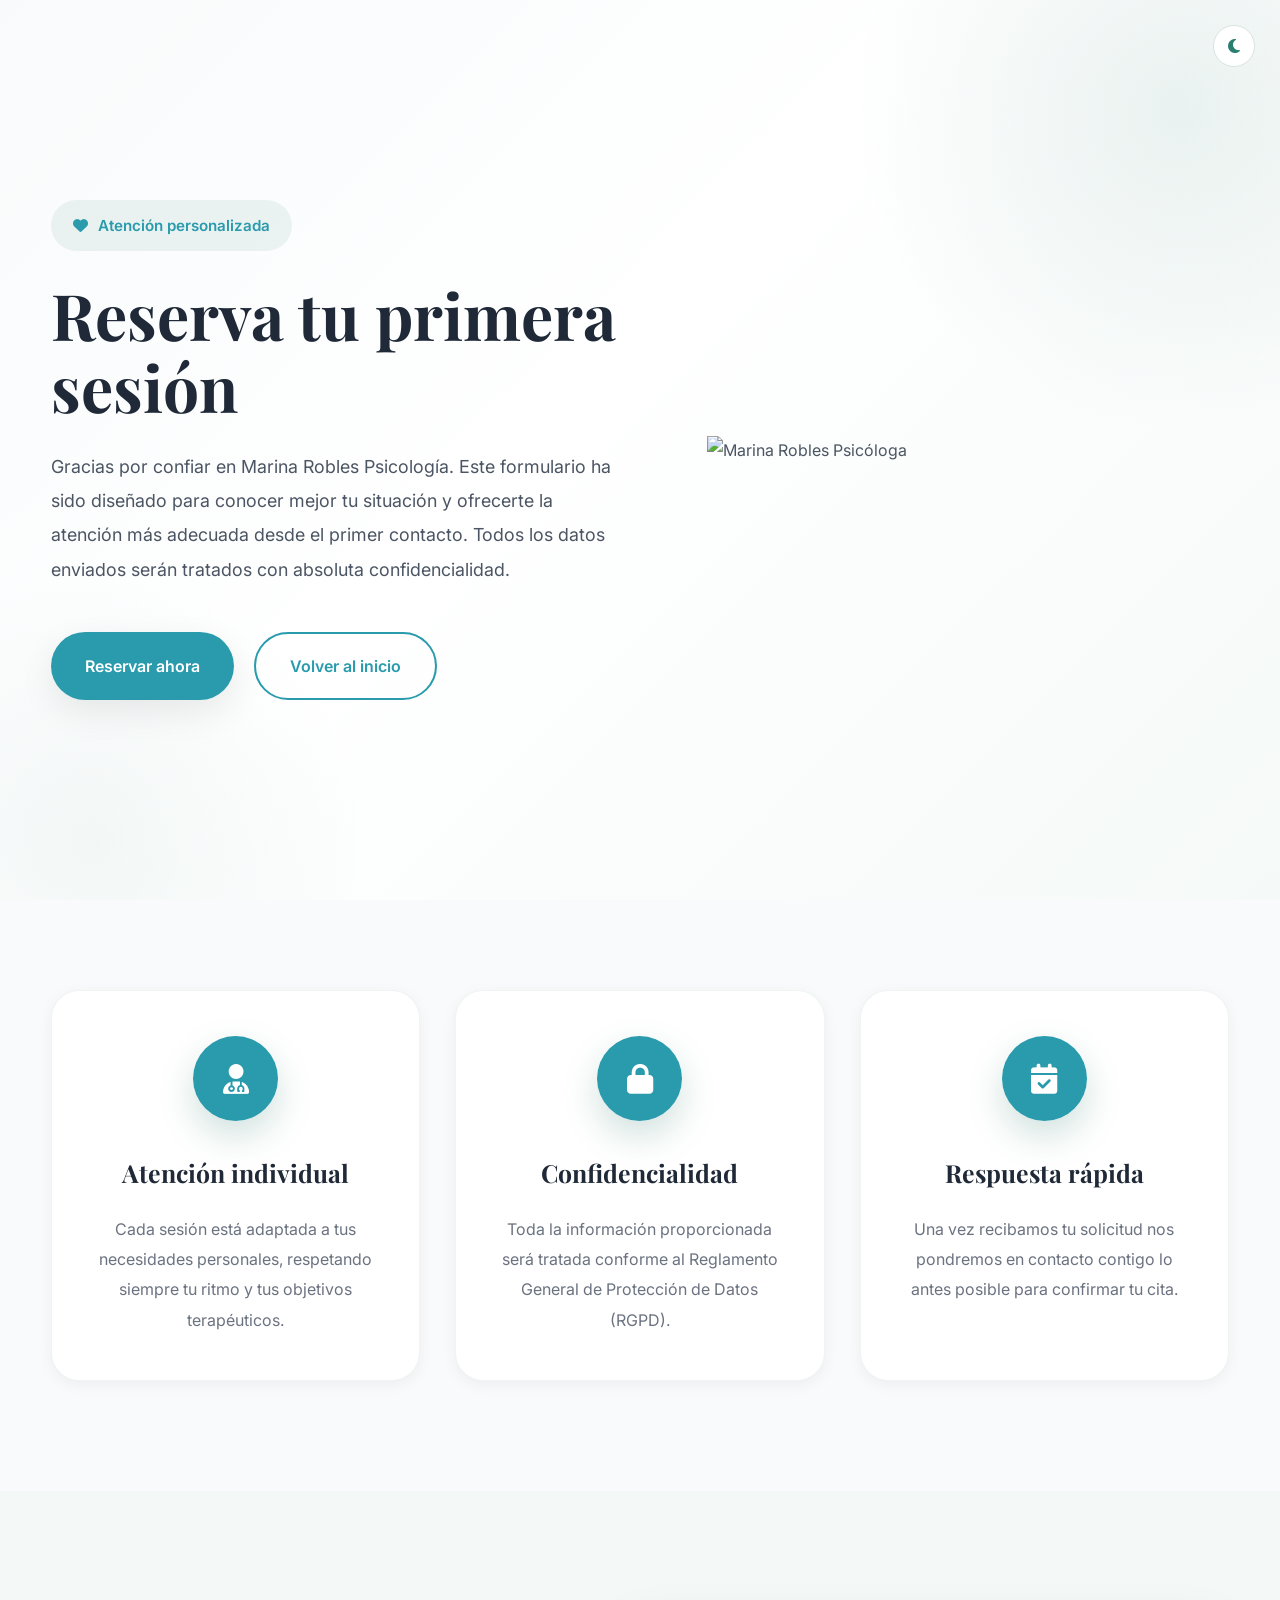
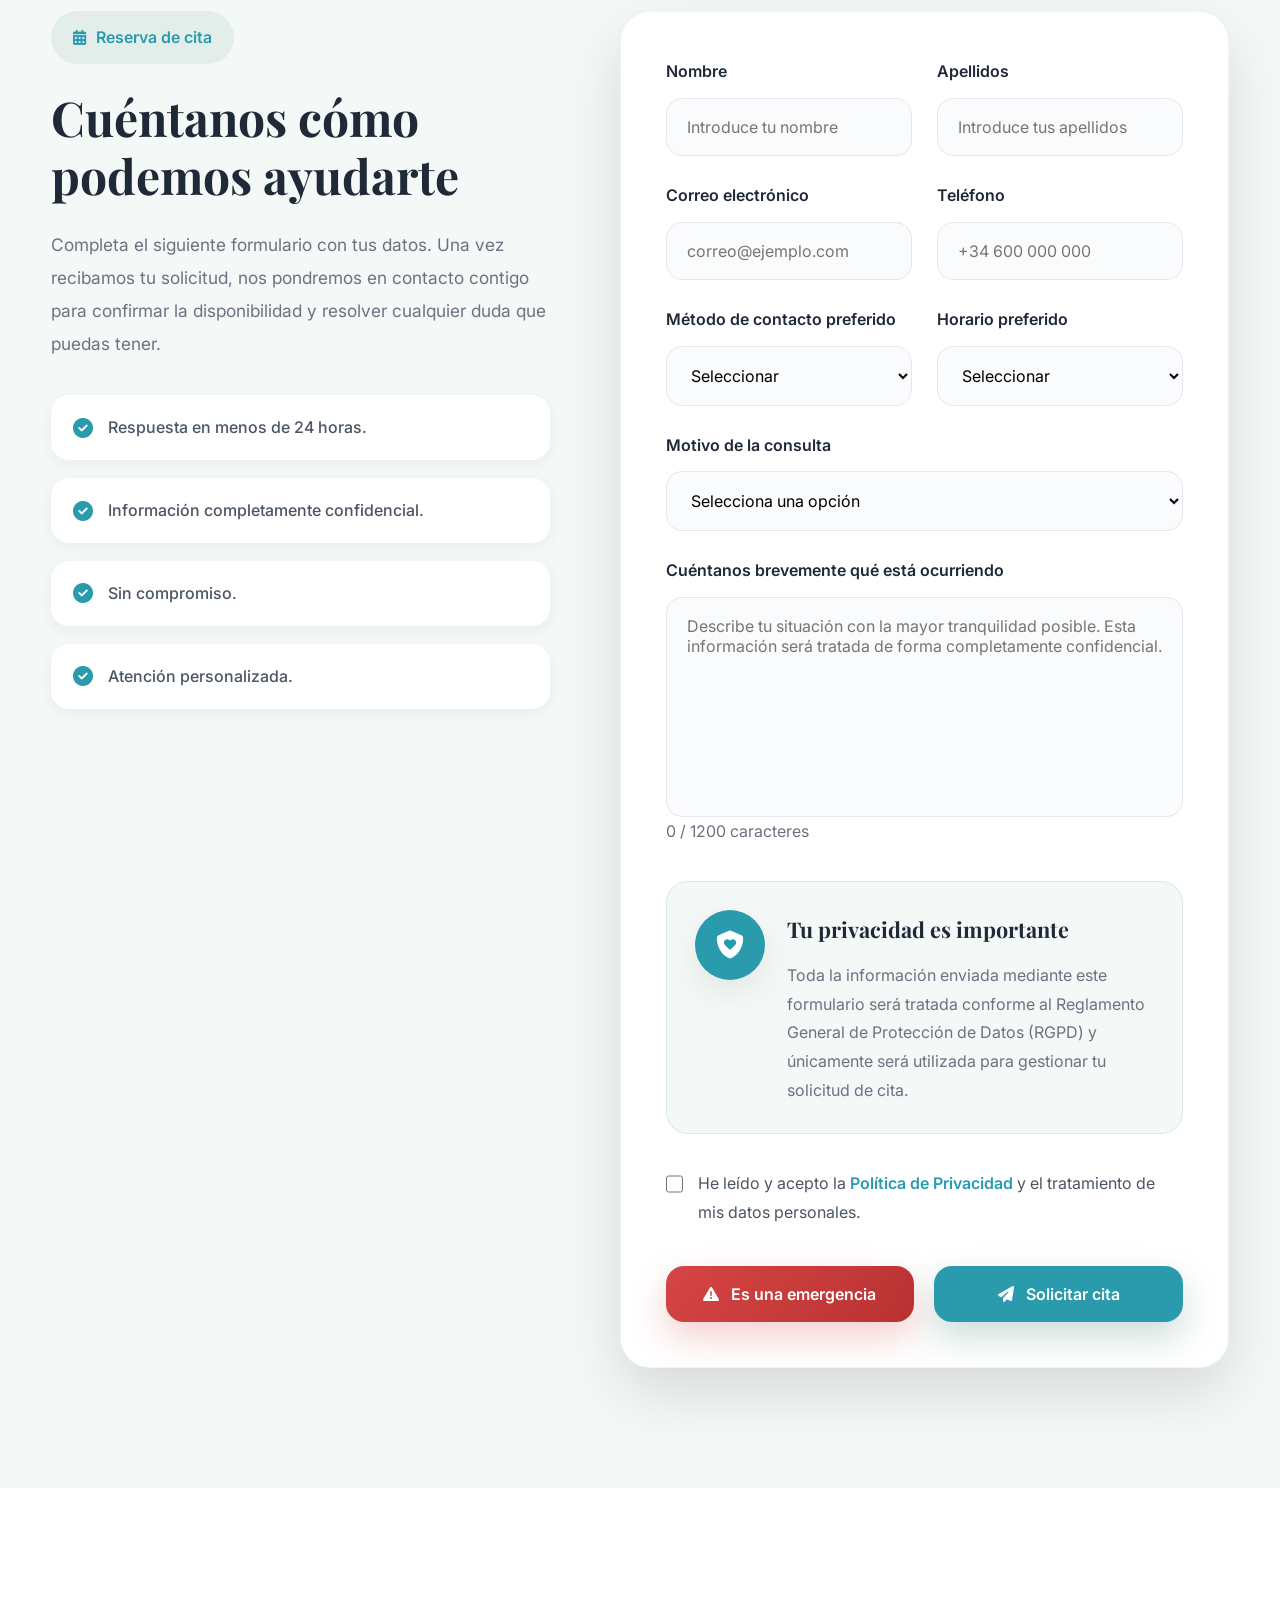
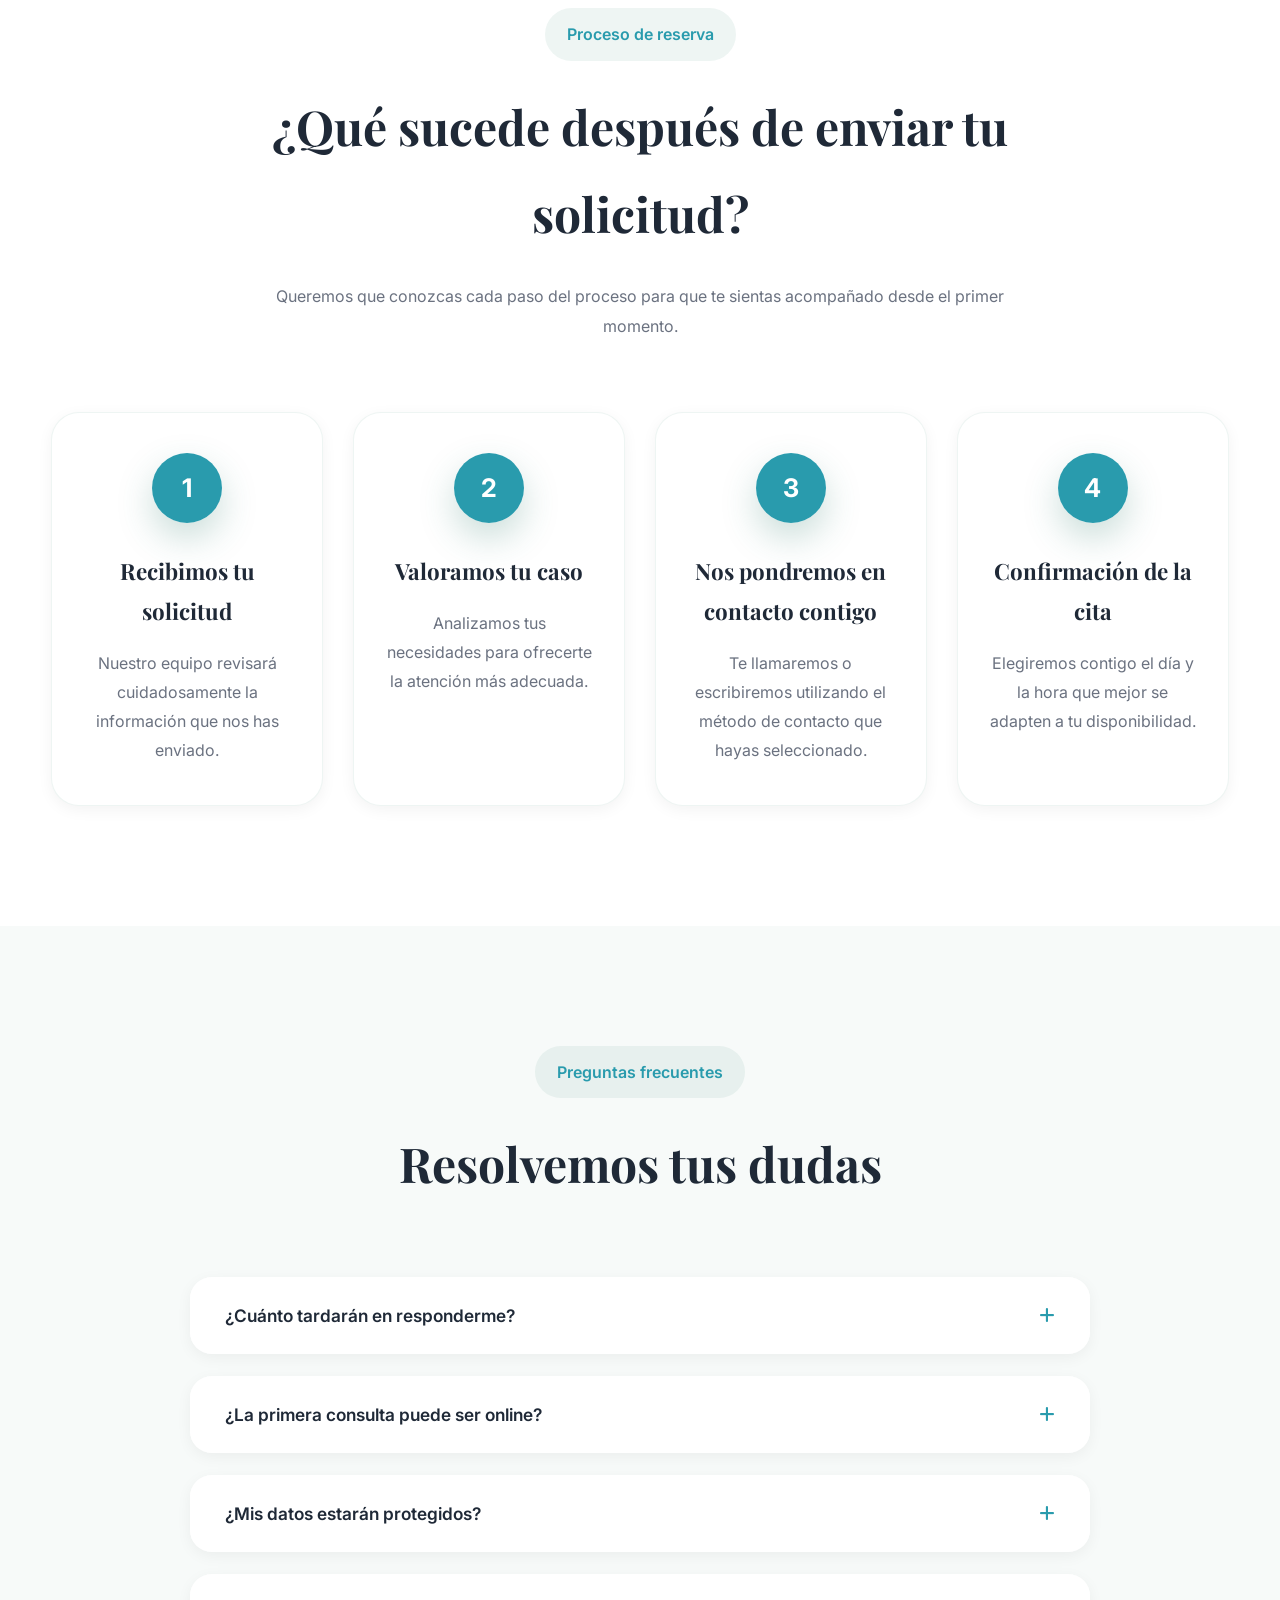
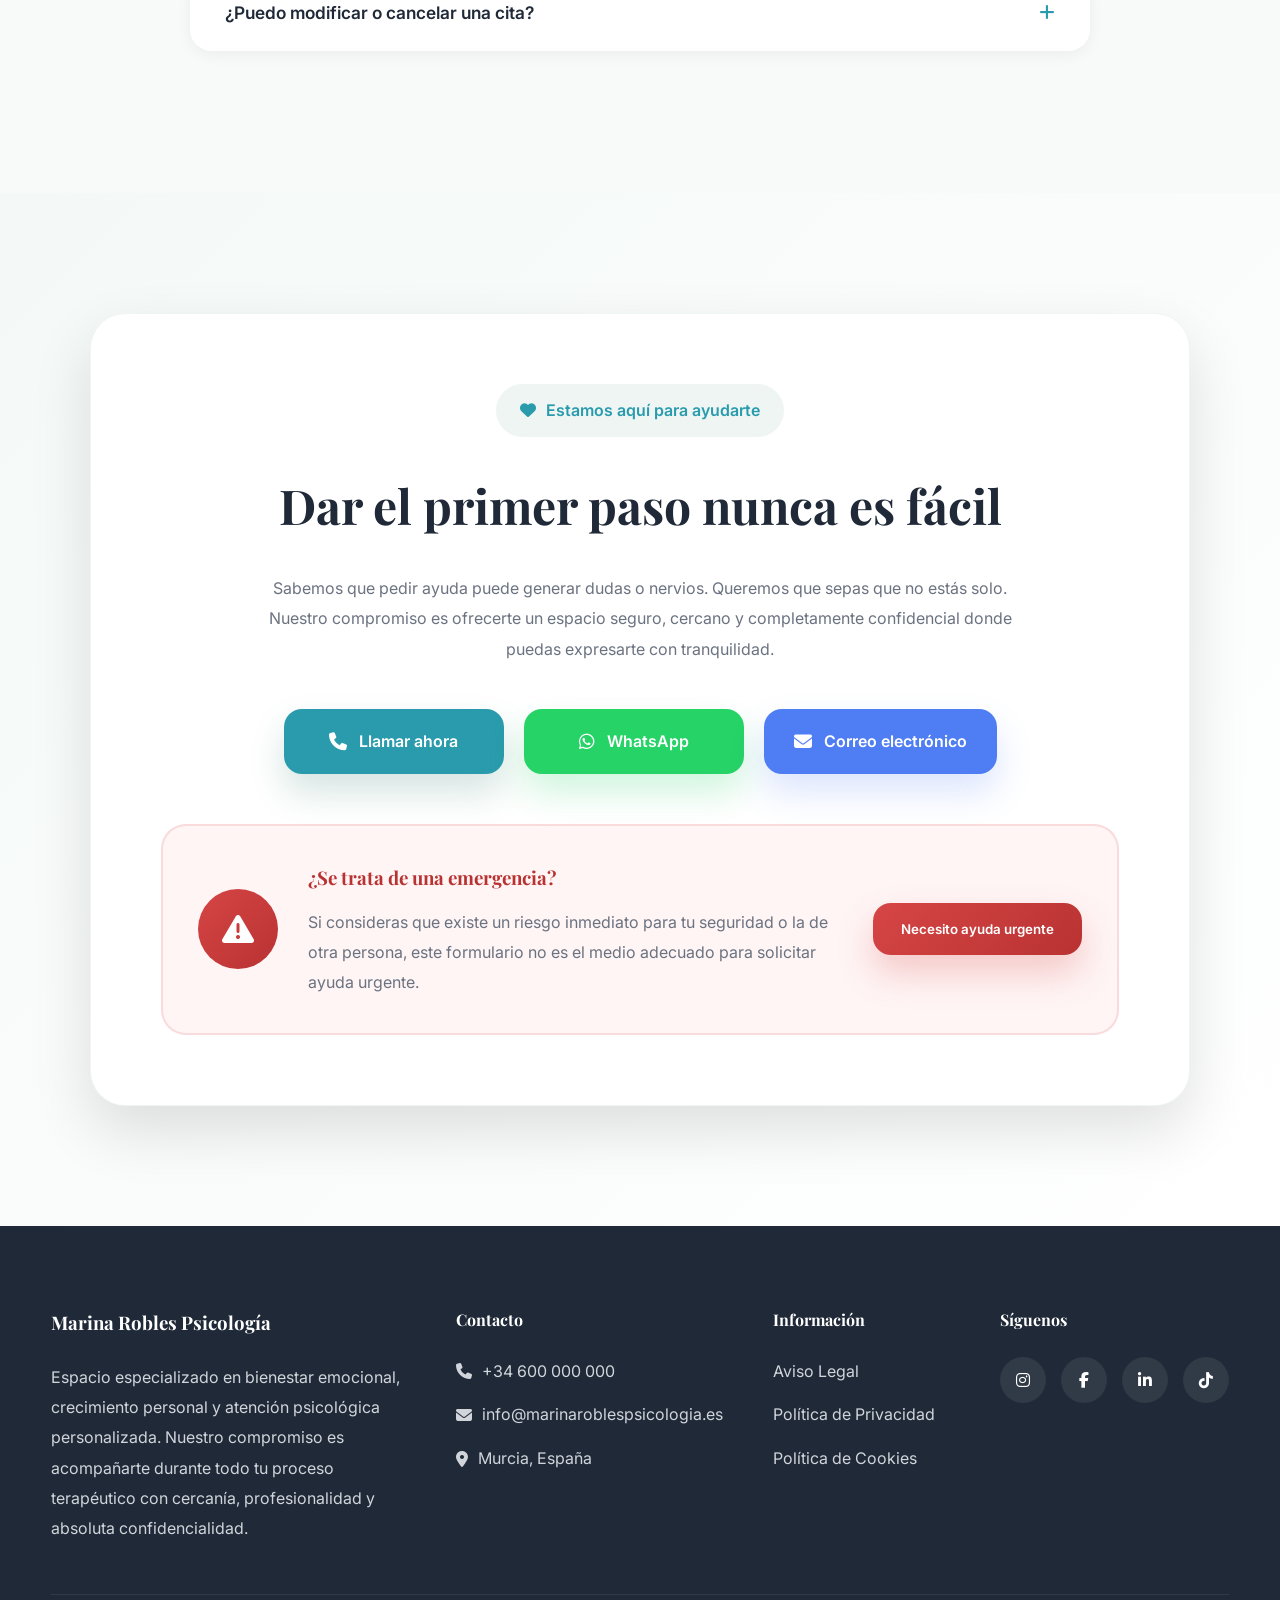
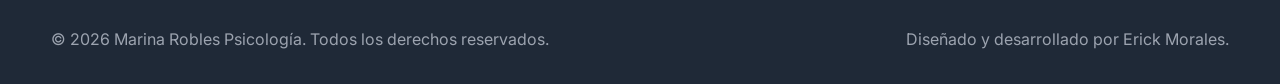
==== commit fd4f8808: "bug fix 3" ====
--- a/reserva.html
+++ b/reserva.html
@@ -27,6 +27,7 @@
 
     <meta name="robots" content="index, follow">
 
+    <link rel="canonical" href="https://www.marinaroblespsicologia.es/reserva.html">
     <!-- ==========================================
                         FAVICON
     =========================================== -->
@@ -61,6 +62,19 @@
 </head>
 
 <body>
+
+    <!-- ==========================================================
+                BOTÓN MODO OSCURO
+========================================================== -->
+
+<button
+    class="theme-toggle"
+    type="button"
+    aria-label="Activar modo oscuro">
+
+    <i class="fa-solid fa-moon"></i>
+
+</button>
     <!--==================================================
                     HERO
 ===================================================-->
--- a/reserva.css
+++ b/reserva.css
@@ -8,11 +8,11 @@
                 COLORES
     ==================================*/
 
-    --color-primary: #2E7D6B;
-
-    --color-primary-dark: #1F5F50;
-
-    --color-primary-light: #5FA895;
+    --color-primary: #299bad;
+
+    --color-primary-dark: #299bad;
+
+    --color-primary-light: #299bad;
 
     --color-secondary: #7BAA95;
 
@@ -2135,4 +2135,413 @@
 
     transform: translateY(-4px);
 
+}
+/* ==========================================================
+                MODO OSCURO — RESERVA
+========================================================== */
+
+body.dark-mode {
+
+    background-color: #000000;
+    color: #ffffff;
+
+}
+
+
+/* ==========================================================
+                    TEXTOS
+========================================================== */
+
+body.dark-mode h1,
+body.dark-mode h2,
+body.dark-mode h3,
+body.dark-mode h4,
+body.dark-mode h5,
+body.dark-mode h6 {
+
+    color: #ffffff;
+
+}
+
+body.dark-mode p {
+
+    color: #d1d1d1;
+
+}
+
+
+/* ==========================================================
+                    HERO
+========================================================== */
+
+body.dark-mode .hero {
+
+    background: #000000;
+
+}
+
+body.dark-mode .hero-overlay {
+
+    background: rgba(0, 0, 0, .15);
+
+}
+
+body.dark-mode .hero p {
+
+    color: #d1d1d1;
+
+}
+
+
+/* ==========================================================
+                    INFORMACIÓN
+========================================================== */
+
+body.dark-mode .info {
+
+    background: #000000;
+
+}
+
+body.dark-mode .info-card {
+
+    background: #111111;
+
+    border-color: #2a2a2a;
+
+}
+
+body.dark-mode .info-card p {
+
+    color: #bdbdbd;
+
+}
+
+
+/* ==========================================================
+                FORMULARIO DE RESERVA
+========================================================== */
+
+body.dark-mode .appointment {
+
+    background: #000000;
+
+}
+
+body.dark-mode .appointment-info p {
+
+    color: #bdbdbd;
+
+}
+
+body.dark-mode .advantage {
+
+    background: #111111;
+
+    color: #ffffff;
+
+    border: 1px solid #2a2a2a;
+
+}
+
+body.dark-mode .appointment-form {
+
+    background: #111111;
+
+    border-color: #2a2a2a;
+
+}
+
+
+/* ==========================================================
+                    INPUTS
+========================================================== */
+
+body.dark-mode .input-group label {
+
+    color: #ffffff;
+
+}
+
+body.dark-mode .input-group input,
+body.dark-mode .input-group select,
+body.dark-mode .input-group textarea {
+
+    background: #0a0a0a;
+
+    color: #ffffff;
+
+    border-color: #333333;
+
+}
+
+body.dark-mode .input-group input::placeholder,
+body.dark-mode .input-group textarea::placeholder {
+
+    color: #888888;
+
+}
+
+body.dark-mode .input-group input:focus,
+body.dark-mode .input-group select:focus,
+body.dark-mode .input-group textarea:focus {
+
+    background: #111111;
+
+    color: #ffffff;
+
+}
+
+
+/* ==========================================================
+                    PRIVACIDAD
+========================================================== */
+
+body.dark-mode .privacy-box {
+
+    background: #111111;
+
+    border-color: #2a2a2a;
+
+}
+
+body.dark-mode .privacy-box h4 {
+
+    color: #ffffff;
+
+}
+
+body.dark-mode .privacy-box p {
+
+    color: #bdbdbd;
+
+}
+
+
+/* ==========================================================
+                    PROCESO
+========================================================== */
+
+body.dark-mode .process {
+
+    background: #000000;
+
+}
+
+body.dark-mode .section-title p {
+
+    color: #bdbdbd;
+
+}
+
+body.dark-mode .timeline-card {
+
+    background: #111111;
+
+    border-color: #2a2a2a;
+
+}
+
+body.dark-mode .timeline-card p {
+
+    color: #bdbdbd;
+
+}
+
+
+/* ==========================================================
+                    FAQ
+========================================================== */
+
+body.dark-mode .faq {
+
+    background: #000000;
+
+}
+
+body.dark-mode .faq-item {
+
+    background: #111111;
+
+    border: 1px solid #2a2a2a;
+
+}
+
+body.dark-mode .faq-question {
+
+    background: #111111;
+
+    color: #ffffff;
+
+}
+
+body.dark-mode .faq-answer p {
+
+    color: #bdbdbd;
+
+}
+
+
+/* ==========================================================
+                CONTACTO DIRECTO
+========================================================== */
+
+body.dark-mode .contact-cta {
+
+    background: #000000;
+
+}
+
+body.dark-mode .contact-card {
+
+    background: #111111;
+
+    border-color: #2a2a2a;
+
+}
+
+body.dark-mode .contact-card p {
+
+    color: #bdbdbd;
+
+}
+
+
+/* ==========================================================
+                    EMERGENCIA
+========================================================== */
+
+body.dark-mode .emergency-box {
+
+    background: #111111;
+
+    border-color: #3a3a3a;
+
+}
+
+body.dark-mode .emergency-content p {
+
+    color: #bdbdbd;
+
+}
+
+
+/* ==========================================================
+                    FOOTER
+========================================================== */
+
+body.dark-mode .footer {
+
+    background: #000000;
+
+}
+
+body.dark-mode .footer-column h3,
+body.dark-mode .footer-column h4 {
+
+    color: #ffffff;
+
+}
+
+body.dark-mode .footer-column p,
+body.dark-mode .footer-column a {
+
+    color: #bdbdbd;
+
+}
+
+body.dark-mode .footer-bottom {
+
+    border-color: #2a2a2a;
+
+}
+/* ==========================================================
+                BOTÓN MODO OSCURO — RESERVA
+========================================================== */
+
+.theme-toggle {
+
+    width: 42px;
+    height: 42px;
+
+    display: flex;
+    align-items: center;
+    justify-content: center;
+
+    padding: 0;
+
+    border: 1px solid #d9e3e0;
+    border-radius: 50%;
+
+    background-color: #ffffff;
+    color: #287f70;
+
+    cursor: pointer;
+
+    font-size: 16px;
+
+    transition:
+        background-color .3s ease,
+        color .3s ease,
+        border-color .3s ease,
+        transform .2s ease;
+
+}
+
+
+/* Hover */
+
+.theme-toggle:hover {
+
+    background-color: #e8f4f1;
+
+    transform: translateY(-2px);
+
+}
+
+
+/* Pulsación */
+
+.theme-toggle:active {
+
+    transform: scale(.94);
+
+}
+
+
+/* ==========================================================
+            BOTÓN EN MODO OSCURO
+========================================================== */
+
+body.dark-mode .theme-toggle {
+
+    background-color: #111111;
+
+    border-color: #333333;
+
+    color: #f5d76e;
+
+}
+
+
+/* Hover en modo oscuro */
+
+body.dark-mode .theme-toggle:hover {
+
+    background-color: #1c1c1c;
+
+}
+/* ==========================================================
+                POSICIÓN DEL BOTÓN
+========================================================== */
+
+body > .theme-toggle {
+
+    position: fixed;
+
+    top: 25px;
+    right: 25px;
+
+    z-index: 9999;
+
 }
